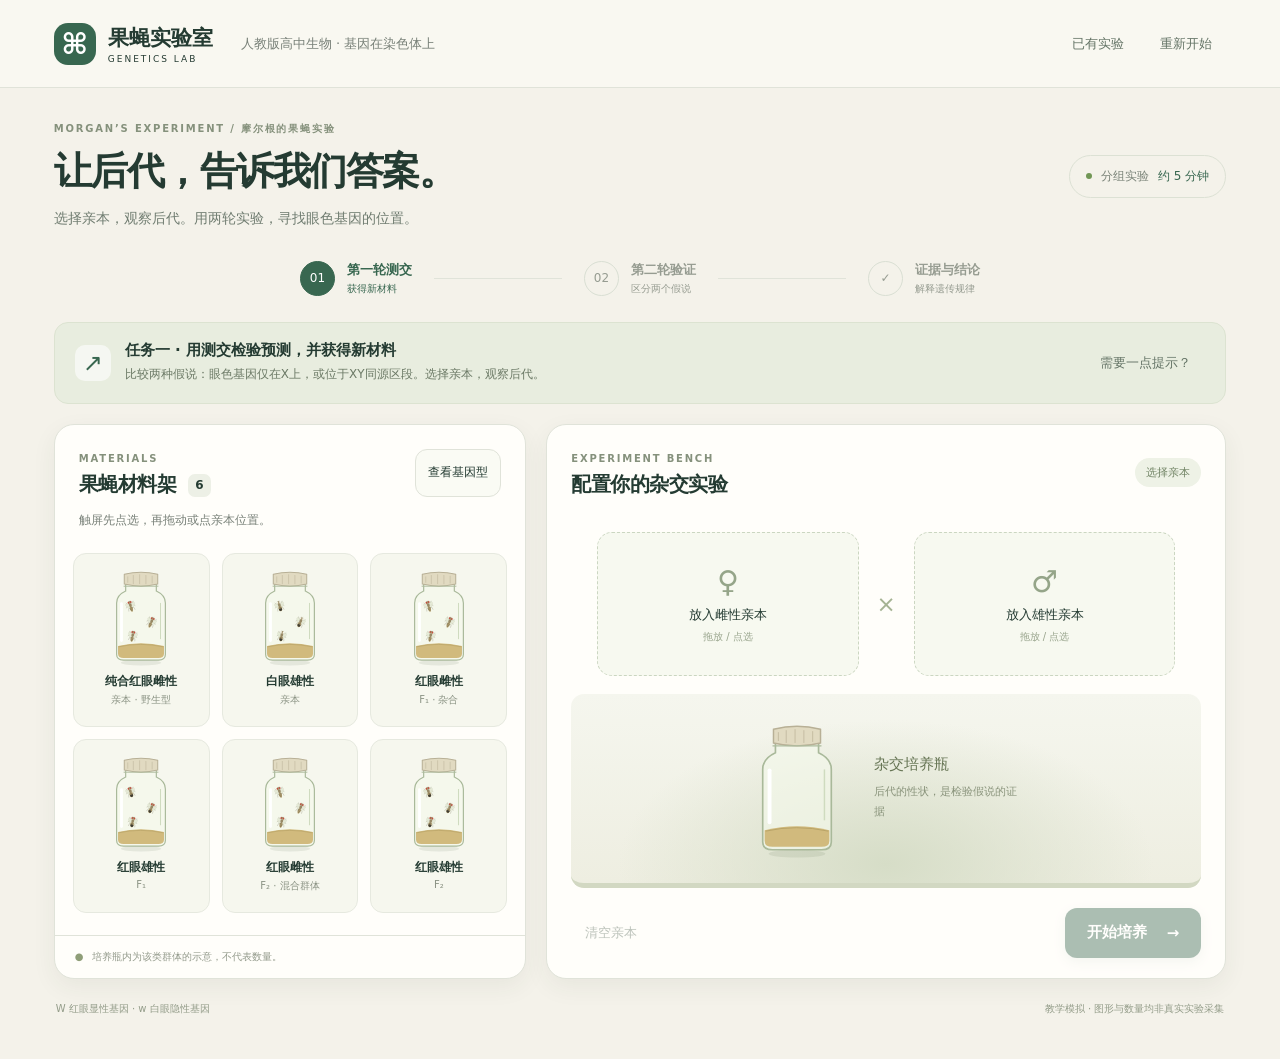
==== fruit-fly/index.html @ 6477bbf5 "新增果蝇两轮测交实验互动网页" ====
<!doctype html>
<html lang="zh-CN">
<head>
  <meta charset="utf-8">
  <meta name="viewport" content="width=device-width,initial-scale=1,viewport-fit=cover">
  <meta name="theme-color" content="#f4f2ea">
  <title>果蝇实验室 · 基因在染色体上</title>
  <style>
:root{--bg:#f4f2ea;--paper:#fffefa;--ink:#243b32;--muted:#788078;--line:#e0e3d9;--green:#386750;--mint:#e7efdf;--gold:#b59a5c;--red:#bb5745;--shadow:0 8px 24px #283f3210;font-family:system-ui,-apple-system,BlinkMacSystemFont,"PingFang SC","Microsoft YaHei",sans-serif;color:var(--ink);background:var(--bg);font-size:15px}
*{box-sizing:border-box}body{margin:0}button,a{-webkit-tap-highlight-color:transparent}button{font:inherit;color:inherit;cursor:pointer;border:0;background:none;min-height:48px;border-radius:12px;touch-action:manipulation}button:focus-visible,a:focus-visible{outline:3px solid #bd944a;outline-offset:3px}button:disabled{cursor:default;opacity:.42}button:hover:not(:disabled){filter:brightness(.97)}[hidden]{display:none!important}h1,h2,h3,p{margin:0}h2{font-size:20px;font-weight:650;letter-spacing:-.5px}h3{font-size:19px}small{font-size:12px}svg{display:block;overflow:visible}.topbar{height:88px;padding:0 4.2%;display:flex;align-items:center;gap:28px;border-bottom:1px solid var(--line);background:#f9f8f1}.brand{display:flex;gap:12px;align-items:center;text-decoration:none;color:var(--ink);font-size:21px;font-weight:700;flex-shrink:0}.brand-icon{background:var(--green);color:white;width:42px;height:42px;border-radius:14px;display:grid;place-items:center;font-size:29px}.brand small{display:block;font-size:9px;letter-spacing:2px;font-weight:500;margin-top:2px}.course{font-size:13px;color:var(--muted);flex:1}.header-actions{display:flex;gap:8px}.quiet{padding:8px 14px;color:#647466;font-size:13px}.quiet:hover{background:#e9eddf}.primary,.secondary{padding:12px 22px;display:inline-flex;align-items:center;justify-content:center;gap:20px;font-weight:600;min-height:50px}.primary{background:var(--green);color:white;box-shadow:0 4px 12px #38675020}.secondary{background:var(--mint);color:var(--green)}main{max-width:1400px;margin:auto;padding:34px 4.2% 20px}.intro{display:flex;justify-content:space-between;align-items:center;gap:20px;margin-bottom:30px}.eyebrow{font-size:10px;letter-spacing:1.8px;font-weight:650;color:#85917c}.intro h1{font-size:clamp(27px,3vw,38px);font-weight:600;letter-spacing:-1.5px;margin:10px 0}.intro p{color:#6f7c70;font-size:14px;line-height:1.7}.session{white-space:nowrap;border:1px solid #dce1d4;border-radius:30px;padding:12px 16px;font-size:12px;color:#7b8479;display:flex;align-items:center;gap:9px}.session b{color:var(--green);font-weight:500}.live-dot{width:6px;height:6px;background:#719655;border-radius:50%}.round-nav{display:flex;align-items:center;max-width:680px;margin:0 auto 26px}.round{display:flex;align-items:center;gap:12px;color:#969c91;flex-shrink:0}.round>span{width:35px;height:35px;border:1px solid #d9dfd3;border-radius:50%;display:grid;place-items:center;font-size:12px}.round div{font-size:13px;font-weight:650}.round small{display:block;font-size:10px;margin-top:3px;font-weight:400}.round.active{color:var(--green)}.round.active>span,.round.done>span{background:var(--green);color:white;border-color:var(--green)}.round.done{color:var(--green)}.round-line{height:1px;background:var(--line);flex:1;margin:0 22px}.task-bar{display:flex;align-items:center;gap:14px;background:#e8eddf;border:1px solid #dce3d1;border-radius:14px;padding:16px 20px;margin-bottom:20px}.task-icon{font-size:24px;color:var(--green);width:36px;height:36px;display:grid;place-items:center;background:#fff9;border-radius:10px}.task-bar div{flex:1}.task-bar strong{font-size:15px;font-weight:650}.task-bar p{color:#6b7965;font-size:12px;margin-top:5px;line-height:1.6}.hint{padding:15px 20px;background:#fff4d8;border:1px solid #e6d9b5;border-radius:12px;margin-bottom:18px;font-size:14px;line-height:1.8}.workspace{display:grid;grid-template-columns:minmax(290px,.82fr) minmax(400px,1.18fr);gap:20px;align-items:start}.panel{background:var(--paper);border:1px solid var(--line);border-radius:20px;box-shadow:var(--shadow);overflow:hidden}.panel-heading{display:flex;justify-content:space-between;align-items:center;gap:12px;padding:23px 24px 12px}.panel-heading h2{margin-top:5px}.count{font-size:12px;display:inline-grid;place-items:center;background:#edf0e6;border-radius:7px;min-width:23px;height:23px;margin-left:5px;vertical-align:middle}.small-button{font-size:12px;border:1px solid var(--line);padding:7px 12px;min-height:48px;background:#fafbf4;white-space:nowrap}.panel-note{padding:0 24px;font-size:12px;color:var(--muted);line-height:1.8}.materials{display:grid;grid-template-columns:repeat(3,minmax(0,1fr));gap:12px;padding:22px 18px}.material-card{position:relative;background:#f6f7ee;border:1px solid #e6e9df;padding:12px 6px 10px;border-radius:13px;min-width:0;min-height:174px;display:flex;align-items:center;flex-direction:column;user-select:none;touch-action:pan-y}.material-card.selected{touch-action:none;border-color:var(--green);background:#eaf0e0;box-shadow:0 0 0 2px #38675020}.material-card .bottle-art{width:70px;height:101px;pointer-events:none}.material-card .material-name{font-size:12px;line-height:1.5;text-align:center;font-weight:600;margin-top:5px;pointer-events:none}.material-card .material-source{font-size:10px;color:#8b9384;margin-top:3px;pointer-events:none}.material-card .badge{position:absolute;top:7px;right:7px;font-size:9px;background:#deebce;color:#48723e;border-radius:4px;padding:2px 4px}.material-detail{margin:0 18px 15px;padding:12px;background:#edf2e6;border-radius:10px;font-size:12px;line-height:1.8;overflow-wrap:anywhere}.material-detail b{display:block;font-size:13px}.shelf-note{padding:13px 20px;border-top:1px solid var(--line);font-size:10px;color:#939a8b;line-height:1.6}.shelf-note span{color:#8f9e78;margin-right:5px}.chip{font-size:11px;color:#718465;background:#eef2e6;padding:7px 11px;border-radius:20px;white-space:nowrap}.cross-area{display:flex;justify-content:center;align-items:center;gap:18px;padding:22px 28px 12px}.parent-slot{width:42%;min-height:144px;border:1.5px dashed #cbd6c1;border-radius:15px;display:flex;flex-direction:column;align-items:center;justify-content:center;gap:6px;background:#f7f9f0;position:relative}.slot-sex{font-size:30px;line-height:1.2;color:#95a589}.slot-label{font-size:13px;font-weight:500}.parent-slot small{font-size:10px;color:#98a48c}.parent-slot.filled{border-style:solid;background:#edf3e5}.parent-slot.filled .bottle-art{width:49px;height:69px}.parent-slot.filled .slot-label{font-size:12px}.parent-slot.drop-ready{border:2px solid #799a5e;background:#e3edcf}.parent-slot.drop-hover{background:#d4e4bd;box-shadow:0 0 0 4px #72985222}.cross-symbol{font-size:23px;color:#a5b393}.bench-surface{margin:6px 24px 0;background:radial-gradient(ellipse at 50% 90%,#d6ddc7 0,transparent 60%),linear-gradient(#f5f6ee,#eeeee1);border-radius:13px;min-height:194px;display:flex;justify-content:center;align-items:center;gap:28px;padding:15px;position:relative;border-bottom:5px solid #d2d8c2}.bench-surface .bottle-art{width:98px;height:145px}.bench-caption{font-size:15px;color:#657453}.bench-caption small{display:block;font-size:11px;max-width:150px;line-height:1.8;margin-top:8px;color:#8a947c}.bench-actions{padding:20px 24px;display:flex;justify-content:space-between;gap:12px;align-items:center;flex-wrap:wrap}.culture-stage{padding:22px;text-align:center;min-height:354px}.culture-stage .bottle-art{height:180px;width:125px;margin:0 auto 12px}.culture-stage p{font-size:12px;color:var(--muted);margin-top:10px}.life-cycle{display:flex;justify-content:center;gap:10px;align-items:center;margin:25px 0}.life-cycle span{font-size:12px;border-radius:10px;background:#f0f2e9;padding:10px 12px;color:#9aa58f}.life-cycle span.current{color:var(--green);background:#dfeccc;box-shadow:0 0 0 2px #78935722}.life-cycle i{font-style:normal;color:#aab69b}.transfer-stage{display:flex;justify-content:center;gap:20px;align-items:center;padding:35px 20px 20px}.transfer-stage .bottle-art{width:110px;height:160px}.transfer-arrow{font-size:26px;color:#8d9a79}.empty-bottle{display:flex;align-items:center;flex-direction:column;border:1px dashed #c6d3b8;padding:12px;background:#f1f5e9}.empty-bottle small{font-size:10px;color:#929b87;margin-top:5px}.instruction-box{margin:16px 24px 24px;padding:16px 18px;background:#edf2e6;border-radius:12px;font-size:13px;line-height:1.8}.instruction-box p{font-size:12px;color:#6d7e63;margin-top:5px}.observation-heading{display:flex;justify-content:space-between;gap:10px;padding:15px 24px}.observation-heading h3{font-size:16px}.observation-heading p{font-size:12px;color:#7c8970;margin-top:5px}.identify-help{background:#f8f0da;padding:14px 18px;margin:0 24px 12px;border-radius:10px;font-size:12px;line-height:1.8}.identify-help p{margin-top:5px}.observation-tray{margin:0 24px;background:#f0f1e6;border:1px solid #dfe3d3;border-radius:15px;box-shadow:inset 0 2px 7px #40543b08;padding:12px}.tray-label{font-size:10px;letter-spacing:1px;color:#8b987e}.specimens{display:grid;grid-template-columns:repeat(4,1fr);gap:6px;min-height:140px;padding-top:9px}.specimen{border:1px solid transparent;min-width:0;border-radius:12px;user-select:none;touch-action:pan-y;display:flex;flex-direction:column;align-items:center;justify-content:center;gap:8px}.specimen.selected{touch-action:none;border-color:#66824c;background:#e1ebd5}.specimen .fly-art{width:80px;height:88px;pointer-events:none}.specimen span{font-size:10px;color:#8e9783}.specimen.classified{opacity:.26;pointer-events:none}.classification{display:grid;grid-template-columns:repeat(4,1fr);gap:8px;padding:16px 24px 8px}.category-bin{min-height:91px;border:1px dashed #c7d1bb;border-radius:12px;background:#fafbf5;display:flex;align-items:center;justify-content:center;flex-direction:column;gap:7px;position:relative;font-size:11px}.category-bin .eye-mark{width:12px;height:12px;border:1px solid #bd5745;border-radius:50%;background:#be5743}.category-bin.white .eye-mark{background:#fff;border-color:#a2a593}.category-bin .bin-count{font-size:10px;color:#8c987c}.category-bin.drop-ready{background:#edf2e1;border-color:#7b955f}.category-bin.drop-hover{background:#dfeaca;border:2px solid #6e8b4f}.classification-progress{padding:10px 24px 24px;display:flex;justify-content:space-between;gap:8px;font-size:10px;color:#8a967e}.result-heading{padding:18px 24px 6px;display:flex;align-items:center;gap:10px}.result-heading h3{font-size:20px}.result-heading span{font-size:10px;color:#758465;background:#edf2e5;padding:5px 8px;border-radius:5px}.result-chart{display:grid;grid-template-columns:repeat(4,1fr);gap:12px;padding:12px 28px 20px}.bar-column{display:flex;flex-direction:column;align-items:center;gap:8px;min-width:0}.bar-track{height:150px;width:100%;display:flex;align-items:flex-end;justify-content:center;border-bottom:1px solid #dfe4d5}.bar{width:65%;max-width:65px;background:#789269;border-radius:7px 7px 0 0;min-height:2px;position:relative;animation:grow .55s ease-out}.bar.white{background:#b9c6aa}.bar.zero{background:#dbe0d3}.bar-number{font-size:16px;font-weight:650}.bar-label{font-size:11px;text-align:center;white-space:nowrap}.result-meta{padding:0 24px;font-size:11px;color:#86927b;line-height:1.8}.result-callout{margin:18px 24px 0;background:#ecf2e3;border-left:3px solid #718d59;border-radius:0 10px 10px 0;padding:14px 16px;font-size:13px;line-height:1.8}.result-callout strong{display:block;margin-bottom:4px}.hypothesis-section{margin-top:20px;padding-bottom:24px}.hypotheses{display:grid;grid-template-columns:1fr 1fr;gap:20px;padding:20px 24px 0}.hypothesis-card{border:1px solid #dce3d2;border-radius:14px;background:#f8faf3;padding:20px;min-width:0}.hypothesis-card.rejected{background:#faf5ed;border-color:#e5d8c8}.hypothesis-title{display:flex;align-items:center;gap:9px;font-size:15px;font-weight:650;margin-bottom:5px}.hypothesis-title span{font-size:11px;background:#e8eedf;border-radius:5px;padding:4px 7px;white-space:nowrap}.hypothesis-card p{font-size:12px;color:#7c8871;line-height:1.8}.genetic-parents{display:flex;align-items:center;justify-content:center;gap:15px;padding:19px 0 8px}.chromosome-pair{display:flex;align-items:center;gap:5px}.chromosome{height:51px;min-width:26px;border-radius:14px;background:#dce7ce;border:1px solid #b5c7a0;display:flex;justify-content:center;align-items:center;font-size:18px;color:#3d6437;position:relative}.chromosome.y{height:37px;background:#ece5ce;border-color:#d4c599;color:#8a7240}.chromosome sup{font-size:10px;position:relative;top:-7px}.genetic-label{font-size:11px;text-align:center;color:#7b8872;margin-top:8px}.gametes{margin:10px 0 15px;text-align:center;color:#7a896b;font-size:12px;line-height:2}.gametes b{font-size:10px;font-weight:400;display:block;color:#9ba28e}.offspring-grid{display:grid;grid-template-columns:repeat(2,minmax(0,1fr));gap:8px}.offspring-cell{padding:10px 5px;border:1px solid #dfe5d6;background:#fffefa;border-radius:9px;display:flex;flex-direction:column;align-items:center;gap:4px;font-size:11px}.offspring-cell .chromosome{height:32px;min-width:21px;font-size:14px}.offspring-cell .chromosome.y{height:26px}.offspring-cell small{font-size:10px;color:#89967c}.prediction{margin-top:15px;font-size:12px;font-weight:600;padding:11px;background:#e6eedc;border-radius:8px;line-height:1.8}.rejected .prediction{background:#f0e5d6;color:#8c704c}.model-note{font-size:10px!important;margin-top:10px}.conclusion{margin-top:20px;padding:28px;background:#e8efdd;border-color:#d1dfbd}.conclusion .eyebrow{color:#78915e}.conclusion h2{font-size:25px;line-height:1.6;margin:10px 0}.conclusion p{font-size:14px;color:#687a55;line-height:1.9;max-width:900px}.conclusion-actions{display:flex;gap:12px;margin-top:20px;flex-wrap:wrap}.records{margin-top:20px;padding-bottom:20px}.record-grid{display:grid;grid-template-columns:1fr 1fr;gap:16px;padding:5px 24px}.record-card{font-size:12px;line-height:1.9;background:#f4f6ec;padding:15px;border-radius:12px}.record-card h3{font-size:14px;margin-bottom:5px}footer{display:flex;justify-content:space-between;gap:10px;flex-wrap:wrap;padding:23px 2px;font-size:10px;color:#939c89}#toast{position:fixed;bottom:26px;left:50%;transform:translateX(-50%) translateY(100px);opacity:0;transition:.2s;background:#283f31;color:white;padding:14px 20px;border-radius:12px;font-size:13px;max-width:calc(100% - 32px);width:max-content;z-index:60;box-shadow:0 5px 20px #20301b22;pointer-events:none;line-height:1.7}#toast.visible{transform:translateX(-50%) translateY(0);opacity:1}.drag-ghost{position:fixed;z-index:100;pointer-events:none;width:110px;transform:translate(-50%,-50%) rotate(-5deg);filter:drop-shadow(0 10px 9px #25371d33)}.drag-ghost .bottle-art{width:80px;height:120px;margin:auto}.drag-ghost .fly-art{width:100px;height:110px;margin:auto}.drag-source{opacity:.25!important}dialog{border:1px solid var(--line);border-radius:20px;background:var(--paper);color:var(--ink);max-width:660px;width:calc(100% - 32px);padding:26px;max-height:90dvh;overflow:auto;box-shadow:0 20px 100px #26351b44}dialog::backdrop{background:#23331d66;backdrop-filter:blur(3px)}.dialog-heading{display:flex;justify-content:space-between;align-items:center;gap:10px}.dialog-heading h2{margin:7px 0}dialog>p{font-size:13px;line-height:1.9;margin-top:14px}.historical-chart{background:#f2f5e9;padding:24px;border-radius:15px;margin:20px 0}.historical-chart>div{display:flex;justify-content:center;align-items:center;gap:15px;font-size:16px}.historical-chart b{font-size:18px;color:#6e8a54;width:32px}.historical-chart i{font-style:normal;color:#9caa88}.historical-chart .chart-arrow{font-size:27px;color:#94a581;padding:10px}.chart-arrow small{font-size:11px}.historical-chart .chart-ratio{font-size:28px;margin-top:18px;color:#5b7444}.historical-chart span{font-size:15px}dialog .instruction-box{margin:0}dialog .panel-note{padding:0}.fly-in-bottle{animation:flit 3.4s ease-in-out infinite;transform-box:fill-box;transform-origin:center}.fly-in-bottle:nth-child(even){animation-delay:-1.7s}@keyframes flit{0%,100%{transform:translate(0,0) rotate(-7deg)}45%{transform:translate(3px,-5px) rotate(8deg)}70%{transform:translate(-2px,1px) rotate(-4deg)}}@keyframes grow{from{transform:scaleY(.05);transform-origin:bottom}to{transform:scaleY(1);transform-origin:bottom}}
@media(min-width:1500px){main{padding-left:30px;padding-right:30px}}
@media(max-width:1050px){.topbar{padding:0 24px;height:78px;gap:15px}.course{font-size:11px}.brand{font-size:19px}main{padding:26px 24px}.workspace{grid-template-columns:minmax(265px,.8fr) minmax(365px,1.2fr);gap:16px}.panel-heading{padding:20px 18px 12px}.panel-heading h2{font-size:18px}.materials{gap:8px;padding:18px 12px}.material-card{min-height:166px}.material-card .bottle-art{width:61px;height:90px}.material-name{font-size:11px!important}.panel-note{padding:0 18px}.cross-area{padding:18px;gap:12px}.classification{padding:14px 18px 8px;gap:6px}.specimen .fly-art{width:65px;height:78px}.bench-surface{margin-left:18px;margin-right:18px}.bar-label{font-size:10px}.hypotheses{gap:14px;padding:18px}.hypothesis-card{padding:16px}}
@media(max-width:760px){.course{display:none}.header-actions{margin-left:auto}.topbar{padding:0 18px}.intro{align-items:flex-start}.intro h1{font-size:29px}.session{padding:10px 12px;font-size:11px}.workspace{grid-template-columns:1fr}.materials{grid-template-columns:repeat(3,minmax(0,1fr));gap:12px;padding:18px}.material-card{min-height:160px}.material-card .bottle-art{width:66px;height:92px}.material-name{font-size:12px!important}.material-panel .shelf-note{padding:10px 18px}.hypotheses{grid-template-columns:1fr}.round-nav{max-width:560px}.round-line{margin:0 15px}.bench-surface{min-height:190px}.parent-slot{min-height:142px}.specimen .fly-art{width:85px;height:95px}.record-grid{grid-template-columns:1fr}.task-bar{padding:14px}.task-bar .quiet{font-size:12px;padding:8px;max-width:105px}}
@media(max-width:520px){:root{font-size:14px}.topbar{height:72px;padding:0 14px;gap:8px}.brand{font-size:17px;gap:8px}.brand-icon{width:34px;height:34px;font-size:24px;border-radius:10px}.brand small{font-size:8px}.header-actions{gap:0}.header-actions .quiet{font-size:11px;padding:8px;min-height:48px}main{padding:24px 14px 12px}.intro{display:block;margin-bottom:23px}.intro h1{font-size:28px;margin:9px 0}.intro .eyebrow{font-size:9px;letter-spacing:1px}.intro p{font-size:12px}.session{display:inline-flex;margin-top:13px;padding:6px 11px}.round-nav{margin-bottom:22px}.round>span{width:27px;height:27px;font-size:10px}.round{gap:6px}.round div{font-size:11px}.round small{font-size:9px}.round-line{margin:0 9px}.task-icon{display:none}.task-bar{align-items:flex-start;gap:5px}.task-bar strong{font-size:14px}.task-bar .quiet{max-width:70px;font-size:11px;padding:3px;line-height:1.6}.task-bar p{font-size:11px}.panel{border-radius:16px}.panel-heading h2{font-size:17px}.materials{display:flex;overflow-x:auto;scroll-snap-type:x proximity;gap:10px;padding:14px 16px 18px;-webkit-overflow-scrolling:touch}.material-card{flex:0 0 112px;scroll-snap-align:start;min-height:166px}.material-card .bottle-art{width:65px;height:95px}.panel-note{font-size:11px}.cross-area{gap:10px;padding:18px 16px 10px}.parent-slot{min-height:139px;width:45%}.slot-label{font-size:12px}.cross-symbol{font-size:20px}.bench-surface{gap:18px}.bench-caption{font-size:13px}.bench-caption small{font-size:10px}.bench-actions{padding:18px 16px}.primary,.secondary{font-size:12px;padding:12px 16px;gap:10px}.observation-heading{padding:14px 16px}.observation-heading p{font-size:11px}.observation-heading .small-button{font-size:10px;white-space:normal;max-width:91px}.observation-tray{margin:0 16px;padding:10px}.specimens{gap:2px;min-height:117px}.specimen .fly-art{width:60px;height:76px}.classification{grid-template-columns:repeat(2,1fr);padding:12px 16px 6px;gap:8px}.category-bin{min-height:82px;font-size:12px}.classification-progress{padding:10px 16px 18px;flex-direction:column;font-size:10px}.result-chart{padding:12px 16px 16px;gap:8px}.bar-label{font-size:10px}.bar-track{height:130px}.result-meta{padding:0 16px}.result-callout{margin-left:16px;margin-right:16px;font-size:12px}.result-heading{padding:16px}.result-heading h3{font-size:18px}.hypothesis-card{padding:14px}.hypothesis-title{font-size:14px}.conclusion{padding:22px 18px}.conclusion h2{font-size:22px}.conclusion p{font-size:12px}.transfer-stage{gap:12px;padding:25px 12px 10px}.transfer-stage .bottle-art{width:85px;height:132px}.empty-bottle small{max-width:100px}.instruction-box{margin:15px 16px 20px;padding:13px;font-size:12px}.historical-chart{padding:18px 9px}.historical-chart>div{gap:9px}.historical-chart span{font-size:12px}.historical-chart b{font-size:15px;width:25px}dialog{padding:20px}.dialog-heading h2{font-size:18px}footer{font-size:9px}}
@media(prefers-reduced-motion:reduce){*,*::before,*::after{animation:none!important;transition:none!important}}

/* Replay the segregation and recombination in a clear sequence. */
.replay-model{margin-top:12px;font-size:11px}.gamete-visual{display:flex;justify-content:center;gap:28px;padding-top:9px}.gamete-visual>div>div{display:flex;gap:10px;margin-top:4px}.gamete-visual small{font-size:10px}.gamete-cell{border:1px solid #c6d7b5;background:#eff5e6;width:48px;height:60px;border-radius:50%;display:grid;place-items:center}.gamete-cell .chromosome{height:35px;min-width:20px;font-size:15px}.gamete-cell .chromosome.y{height:27px}.playing .genetic-parents .chromosome:first-child{animation:separate-left 1.2s ease-in-out}.playing .genetic-parents .chromosome:last-child{animation:separate-right 1.2s ease-in-out}.playing .gamete-cell{animation:gamete-arrive 1s .8s both}.playing .offspring-cell{animation:offspring-arrive .8s 1.7s both}.playing .offspring-cell:nth-child(2){animation-delay:1.9s}.playing .offspring-cell:nth-child(3){animation-delay:2.1s}.playing .offspring-cell:nth-child(4){animation-delay:2.3s}.playing .prediction{animation:offspring-arrive .7s 2.9s both}@keyframes separate-left{50%{transform:translate(-11px,12px)}}@keyframes separate-right{50%{transform:translate(11px,12px)}}@keyframes gamete-arrive{from{opacity:0;transform:translateY(-25px)}to{opacity:1;transform:translateY(0)}}@keyframes offspring-arrive{from{opacity:0;transform:translateY(-14px)}to{opacity:1;transform:translateY(0)}}
@media(orientation:portrait) and (min-width:761px) and (max-width:1100px){.workspace{grid-template-columns:1fr}.materials{grid-template-columns:repeat(3,minmax(0,1fr))}.material-card{min-height:160px}.material-card .bottle-art{height:95px;width:66px}}
@media(max-width:520px){.specimen .fly-art{width:100%;max-width:60px}}
@media(prefers-reduced-motion:reduce){.playing *{animation:none!important}}

</style>
</head>
<body id="top">
  <header class="topbar">
    <a class="brand" href="#top"><span class="brand-icon">⌘</span><span>果蝇实验室<small>GENETICS LAB</small></span></a>
    <div class="course">人教版高中生物 · 基因在染色体上</div>
    <div class="header-actions"><button class="quiet" id="history-button">已有实验</button><button class="quiet" id="reset-button">重新开始</button></div>
  </header>
  <main>
    <section class="intro">
      <div><div class="eyebrow">MORGAN’S EXPERIMENT / 摩尔根的果蝇实验</div><h1>让后代，告诉我们答案。</h1><p>选择亲本，观察后代。用两轮实验，寻找眼色基因的位置。</p></div>
      <div class="session"><span class="live-dot"></span>分组实验 <b>约 5 分钟</b></div>
    </section>
    <nav class="round-nav" aria-label="实验进度"><div id="round-one" class="round active"><span>01</span><div>第一轮测交<small>获得新材料</small></div></div><div class="round-line"></div><div id="round-two" class="round"><span>02</span><div>第二轮验证<small>区分两个假说</small></div></div><div class="round-line"></div><div id="round-three" class="round"><span>✓</span><div>证据与结论<small>解释遗传规律</small></div></div></nav>
    <section class="task-bar"><span class="task-icon">↗</span><div><strong id="task-title"></strong><p id="task-description"></p></div><button id="hint-button" class="quiet">需要一点提示？</button></section>
    <div id="hint" class="hint" hidden></div>
    <div class="workspace">
      <aside class="panel material-panel"><div class="panel-heading"><div><span class="eyebrow">MATERIALS</span><h2>果蝇材料架 <span id="material-count" class="count">6</span></h2></div><button id="genotype-button" class="small-button" aria-expanded="false">查看基因型</button></div><p class="panel-note">触屏先点选，再拖动或点亲本位置。</p><div id="materials" class="materials"></div><div id="material-detail" class="material-detail" hidden></div><div class="shelf-note"><span>●</span> 培养瓶内为该类群体的示意，不代表数量。</div></aside>
      <section class="panel bench-panel"><div class="panel-heading"><div><span class="eyebrow">EXPERIMENT BENCH</span><h2 id="bench-title">配置你的杂交实验</h2></div><span id="step-chip" class="chip">选择亲本</span></div>
        <div id="selection-view"><div class="cross-area"><button id="female-slot" class="parent-slot" data-sex="female"><span class="slot-sex">♀</span><span class="slot-label">放入雌性亲本</span><small>拖放 / 点选</small></button><span class="cross-symbol">×</span><button id="male-slot" class="parent-slot" data-sex="male"><span class="slot-sex">♂</span><span class="slot-label">放入雄性亲本</span><small>拖放 / 点选</small></button></div><div class="bench-surface"><div id="culture-bottle"></div><div class="bench-caption">杂交培养瓶<small>后代的性状，是检验假说的证据</small></div></div><div class="bench-actions"><button id="clear-button" class="quiet">清空亲本</button><button id="start-button" class="primary" disabled>开始培养 <span>→</span></button></div></div>
        <div id="culture-view" hidden><div class="culture-stage"><div id="growing-bottle"></div><h3 id="culture-message">亲本已转入培养瓶</h3><p>真实培养需要多日，此处为时间快进演示。</p><div class="life-cycle"><span>卵</span><i>→</i><span>幼虫</span><i>→</i><span>蛹</span><i>→</i><span>成虫</span></div></div><div class="bench-actions"><button id="skip-button" class="quiet">跳过动画</button></div></div>
        <div id="parents-view" hidden><div class="transfer-stage"><div id="parent-culture"></div><span class="transfer-arrow">→</span><button id="remove-parents" class="empty-bottle"><span id="empty-bottle-art"></span><strong>转移亲本</strong><small>点击将亲本移到备用瓶</small></button></div><div class="instruction-box"><b>先移走亲本，再观察后代。</b><p>真实实验会在子代成虫出现前移走亲本，避免将亲本混入子代计数。</p></div></div>
        <div id="observation-view" hidden><div class="observation-heading"><div><h3>观察台</h3><p>点选果蝇后，拖动或点分类位置。</p></div><button id="identify-button" class="small-button" aria-expanded="false">雌雄怎么辨认？</button></div><div id="identify-help" class="identify-help" hidden><b>观察腹部末端</b><p>本示意中，雌性腹部较长、末端尖，条纹延伸至末端；雄性腹部较短圆，末端有较大的黑色区域。真实鉴别还可结合体型及雄性前足的性梳，不能只看眼色。</p></div><div class="observation-tray"><div class="tray-label">放大观察 · 代表性样本</div><div id="specimens" class="specimens"></div></div><div id="classification" class="classification"></div><div class="classification-progress"><span id="classification-count">已归类 0 / 4</span><span>完成代表样本后，统计整批后代</span></div></div>
        <div id="result-view" hidden><div id="results"></div><div class="result-callout" id="result-callout"></div><div class="bench-actions"><button id="diagram-button" class="secondary" aria-expanded="false">比较两种假说</button><button id="next-button" class="primary">进入第二轮 <span>→</span></button></div></div>
      </section>
    </div>
    <section id="hypothesis-section" class="panel hypothesis-section" hidden><div class="panel-heading"><div><span class="eyebrow">PREDICTION & EVIDENCE</span><h2>相同的实验，两种不同的解释</h2></div><button id="close-diagram" class="quiet">收起图解</button></div><p class="panel-note">以下基因型分别按各自假说书写；对照预测与观察，判断假说能否被区分。</p><div id="hypotheses" class="hypotheses"></div></section>
    <section id="conclusion" class="panel conclusion" hidden></section>
    <section id="records" class="panel records" hidden><div class="panel-heading"><div><span class="eyebrow">LAB NOTEBOOK</span><h2>小组实验记录</h2></div></div><div id="record-content"></div></section>
    <footer><span>W 红眼显性基因 · w 白眼隐性基因</span><span>教学模拟 · 图形与数量均非真实实验采集</span></footer>
  </main>
  <div id="toast" role="status" aria-live="polite"></div>
  <dialog id="history-dialog"><div class="dialog-heading"><div><span class="eyebrow">BEFORE WE BEGIN</span><h2>摩尔根观察到了什么？</h2></div><button id="close-history" class="quiet">关闭 ✕</button></div><p>纯合红眼雌果蝇与白眼雄果蝇杂交，F₁全为红眼；F₁雌雄交配后，F₂红眼与白眼约为3∶1，白眼均为雄性。</p><div class="historical-chart"><div><b>P</b><span>纯合红眼 ♀</span><i>×</i><span>白眼 ♂</span></div><div class="chart-arrow">↓</div><div><b>F₁</b><span>红眼 ♀、♂</span></div><div class="chart-arrow">↓ <small>F₁雌雄交配</small></div><div><b>F₂</b><span>红眼 ♀、♂</span><i>∶</i><span>白眼 ♂</span></div><div class="chart-ratio">3 ∶ 1</div></div><div class="instruction-box">红白比例符合分离规律，但为什么白眼与性别有关？两种关于眼色基因位置的假说，都可能解释这个现象。</div><p class="panel-note">依据提供的课堂图谱重绘。3∶1为理论比例，有限样本的观察比例会有偏差。</p></dialog>
  <script>
(function (root) {
  'use strict';
  // Each chromosome carries its type and, only when the hypothesis allows it, an allele.
  function chromosome(type, allele) { return { type, allele: allele || null }; }
  function cross(female, male) {
    return female.flatMap(egg => male.map(sperm => {
      const sex = sperm.type === 'Y' ? 'male' : 'female';
      const eye = [egg, sperm].some(c => c.allele === 'W') ? 'red' : 'white';
      return { chromosomes: [egg, sperm], sex, eye, probability: 0.25 };
    }));
  }
  function experiment(round, hypothesis) {
    const shared = hypothesis === 'XY';
    const female = round === 1 ? [chromosome('X', 'W'), chromosome('X', 'w')] : [chromosome('X', 'w'), chromosome('X', 'w')];
    const male = round === 1 ? [chromosome('X', 'w'), chromosome('Y', shared ? 'w' : null)] : [chromosome('X', 'W'), chromosome('Y', shared ? 'W' : null)];
    return { female, male, offspring: cross(female, male) };
  }
  const categories = [
    { key: 'red-female', eye: 'red', sex: 'female', label: '红眼雌性' },
    { key: 'red-male', eye: 'red', sex: 'male', label: '红眼雄性' },
    { key: 'white-female', eye: 'white', sex: 'female', label: '白眼雌性' },
    { key: 'white-male', eye: 'white', sex: 'male', label: '白眼雄性' }
  ];
  function distribution(outcomes) {
    return categories.map(c => ({ ...c, probability: outcomes.filter(o => o.eye === c.eye && o.sex === c.sex).reduce((n, o) => n + o.probability, 0) }));
  }
  const api = { chromosome, cross, experiment, distribution, categories };
  root.Genetics = api;
  if (typeof module !== 'undefined') module.exports = api;
})(typeof window !== 'undefined' ? window : globalThis);

</script><script>
'use strict';
const $ = id => document.getElementById(id);
const G = Genetics;
const initialMaterials = [
  { id: 'p-female', name: '纯合红眼雌性', source: '亲本 · 野生型', sex: 'female', eye: 'red', x: 'XᵂXᵂ', xy: 'XᵂXᵂ' },
  { id: 'p-male', name: '白眼雄性', source: '亲本', sex: 'male', eye: 'white', x: 'XʷY', xy: 'XʷYʷ' },
  { id: 'f1-female', name: '红眼雌性', source: 'F₁ · 杂合', sex: 'female', eye: 'red', x: 'XᵂXʷ', xy: 'XᵂXʷ' },
  { id: 'f1-male', name: '红眼雄性', source: 'F₁', sex: 'male', eye: 'red', x: 'XᵂY', xy: 'XᵂYʷ' },
  { id: 'f2-female', name: '红眼雌性', source: 'F₂ · 混合群体', sex: 'female', eye: 'red', x: 'XᵂXᵂ / XᵂXʷ', xy: 'XᵂXᵂ / XᵂXʷ' },
  { id: 'f2-male', name: '红眼雄性', source: 'F₂', sex: 'male', eye: 'red', x: 'XᵂY', xy: 'XᵂYʷ' }
];
const unlockedMaterials = [
  { id: 'offspring-rf', name: '红眼雌性', source: '第一轮后代', sex: 'female', eye: 'red', x: 'XᵂXʷ', xy: 'XᵂXʷ', new: true },
  { id: 'offspring-rm', name: '红眼雄性', source: '第一轮后代', sex: 'male', eye: 'red', x: 'XᵂY', xy: 'XᵂYʷ', new: true },
  { id: 'offspring-wf', name: '白眼雌性', source: '第一轮后代', sex: 'female', eye: 'white', x: 'XʷXʷ', xy: 'XʷXʷ', new: true },
  { id: 'offspring-wm', name: '白眼雄性', source: '第一轮后代', sex: 'male', eye: 'white', x: 'XʷY', xy: 'XʷYʷ', new: true },
  { id: 'wild-male', name: '纯合红眼雄性', source: '实验室另行提供 · 野生型', sex: 'male', eye: 'red', x: 'XᵂY', xy: 'XᵂYᵂ', new: true }
];
const observedCounts = { 1: [126, 132, 120, 115], 2: [307, 0, 0, 289] }; // Fixed teaching data, not historical counts.
let state, cultureTimer, toastTimer;
let drag = null;
let suppressClickUntil = 0;
function flyArt(sex, eye, compact = false) {
  const abdomen = sex === 'female'
    ? '<path d="M46 49 C30 59 33 83 46 95 C59 83 62 59 46 49" fill="#bba773"/><path d="M35 64H57 M36 74H56 M40 84H52" stroke="#544d3c" stroke-width="3"/>'
    : '<ellipse cx="46" cy="70" rx="13" ry="20" fill="#bba773"/><path d="M34 71 Q46 65 58 71 L56 81 Q46 94 36 81Z" fill="#413e33"/><path d="M34 62H58" stroke="#544d3c" stroke-width="3"/>';
  return `<svg class="${compact ? 'mini-fly' : 'fly-art'}" viewBox="0 0 92 110" aria-hidden="true"><g stroke="#625b44" stroke-width="1.5" fill="none"><path d="M40 38 26 31 18 18 M52 38 65 31 74 18 M37 48 20 47 12 57 M55 48 71 47 80 57 M39 57 26 67 22 85 M53 57 67 67 70 85"/></g><ellipse cx="30" cy="46" rx="12" ry="25" transform="rotate(-35 30 46)" fill="#e3e8d3" fill-opacity=".8" stroke="#abb39a"/><ellipse cx="62" cy="46" rx="12" ry="25" transform="rotate(35 62 46)" fill="#e3e8d3" fill-opacity=".8" stroke="#abb39a"/>${abdomen}<ellipse cx="46" cy="43" rx="10" ry="14" fill="#978966"/><ellipse cx="46" cy="23" rx="11" ry="10" fill="#a99974"/><ellipse cx="37" cy="22" rx="5" ry="7" fill="${eye === 'red' ? '#c5503e' : '#fffdf0'}" stroke="${eye === 'red' ? '#a64638' : '#b9b7a0'}"/><ellipse cx="55" cy="22" rx="5" ry="7" fill="${eye === 'red' ? '#c5503e' : '#fffdf0'}" stroke="${eye === 'red' ? '#a64638' : '#b9b7a0'}"/><path d="M43 16 40 10 M49 16 52 10" stroke="#625b44" stroke-width="1.5"/></svg>`;
}
function bottleArt(material, empty = false) {
  let flies = '';
  if (!empty) {
    const positions = [[35, 57, -16], [65, 80, 23], [38, 100, 12]];
    flies = positions.map(([x,y,r], i) => `<g transform="translate(${x} ${y}) rotate(${r})"><g class="fly-in-bottle"><svg x="-9" y="-10" width="18" height="23" viewBox="0 0 92 110">${flyArt(material?.sex || (i % 2 ? 'male' : 'female'), material?.eye || 'red', true).replace(/^<svg[^>]*>|<\/svg>$/g, '')}</svg></g></g>`).join('');
  }
  return `<svg class="bottle-art" viewBox="0 0 100 145" aria-hidden="true"><ellipse cx="50" cy="139" rx="29" ry="4" fill="#334628" opacity=".09"/><path d="M28 15V36 Q15 42 15 53V127 Q15 135 25 135H75 Q85 135 85 127V53 Q85 42 72 36V15Z" fill="#f5f9ec" fill-opacity=".65" stroke="#a9b99a" stroke-width="1.7"/><path d="M17 115 Q50 107 83 115 V126 Q83 132 75 132H25 Q17 132 17 126Z" fill="#d1ba7d"/><path d="M18 116 Q49 109 82 116" stroke="#b9a367" fill="none"/><path d="M22 54V107" stroke="white" stroke-width="4" stroke-linecap="round"/><path d="M78 53V105" stroke="#cfdbbf" stroke-width="1.5"/>${flies}<path d="M26 12 Q50 6 74 12V26 Q50 32 26 26Z" fill="#e1dac1" stroke="#b8b096" stroke-width="1.5"/><path d="M31 15V24 M39 13V26 M48 12V26 M57 13V26 M66 14V25" stroke="#c5bda2" stroke-width="1"/><path d="M25 29H75" stroke="#aebc9e" stroke-width="1.4"/></svg>`;
}
function notify(message) {
  $('toast').textContent = message;
  $('toast').classList.add('visible');
  clearTimeout(toastTimer);
  toastTimer = setTimeout(() => $('toast').classList.remove('visible'), 4200);
}
function materials() { return state.round === 1 ? initialMaterials : [...initialMaterials, ...unlockedMaterials]; }
function materialById(id) { return materials().find(m => m.id === id); }
function reset() {
  clearTimeout(cultureTimer);
  cancelDrag();
  state = { round: 1, phase: 'select', female: null, male: null, selectedMaterial: null, selectedSpecimen: null, classified: [], records: [], showGenotypes: false, showDiagram: false, showHelp: false, complete: false };
  $('hint').hidden = true;
  render();
}
function render() {
  renderTask();
  renderMaterials();
  renderBench();
  $('hypothesis-section').hidden = !state.showDiagram;
  if (state.showDiagram) renderHypotheses();
  $('conclusion').hidden = !state.complete;
  if (state.complete) renderConclusion();
  $('records').hidden = state.records.length === 0;
  renderRecords();
  $('round-one').className = 'round ' + (state.round === 1 ? 'active' : 'done');
  $('round-two').className = 'round ' + (state.complete ? 'done' : state.round === 2 ? 'active' : '');
  $('round-three').className = 'round ' + (state.complete ? 'active' : '');
}
function renderTask() {
  const first = state.round === 1;
  $('task-title').textContent = state.complete ? '从观察出发，形成结论' : first ? '任务一 · 用测交检验预测，并获得新材料' : '任务二 · 设计能区分两种假说的杂交';
  $('task-description').textContent = state.complete ? '回看两轮证据：为什么第一轮无法区分，而第二轮可以？' : first ? '比较两种假说：眼色基因仅在X上，或位于XY同源区段。选择亲本，观察后代。' : '利用第一轮产生的新材料，与另行提供的野生型材料完成验证。';
  $('hint-button').hidden = state.complete;
}
function renderMaterials() {
  $('material-count').textContent = materials().length;
  $('materials').innerHTML = materials().map(m => `<button class="material-card ${state.selectedMaterial === m.id ? 'selected' : ''}" data-material="${m.id}" aria-label="${m.source}，${m.name}" aria-pressed="${state.selectedMaterial === m.id}" ${state.phase !== 'select' ? 'disabled' : ''}>${m.new ? '<span class="badge">新增</span>' : ''}${bottleArt(m)}<span class="material-name">${m.name}</span><span class="material-source">${m.source}</span></button>`).join('');
  $('genotype-button').textContent = state.showGenotypes ? '收起基因型' : '查看基因型';
  $('genotype-button').setAttribute('aria-expanded', String(state.showGenotypes));
  $('material-detail').hidden = !state.showGenotypes;
  if (state.showGenotypes) {
    const m = materialById(state.selectedMaterial) || materialById(state.female) || materials()[0];
    $('material-detail').innerHTML = `<b>${m.source} · ${m.name}</b><div>假说二 · 仅X：${m.x}</div><div>假说三 · XY同源区段：${m.xy}</div><div>${m.id === 'wild-male' ? '“纯合”指假说三下为XᵂYᵂ；假说二下雄性仅有一份眼色基因，不称纯合。' : m.id === 'f2-female' ? '该瓶含两种红眼基因型，不能将整瓶视为同一基因型。' : '基因型是按各自假说推演的写法，不是对基因位置的预先确认。'}</div>`;
  }
}
function fillSlot(sex) {
  const el = $(sex + '-slot');
  const m = materialById(state[sex]);
  el.className = 'parent-slot' + (m ? ' filled' : '');
  el.innerHTML = m ? `${bottleArt(m)}<span class="slot-label">${m.name}</span><small>${m.source} · 点选新材料可替换</small>` : `<span class="slot-sex">${sex === 'female' ? '♀' : '♂'}</span><span class="slot-label">放入${sex === 'female' ? '雌性' : '雄性'}亲本</span><small>拖放 / 点选</small>`;
  el.setAttribute('aria-label', m ? `${sex === 'female' ? '雌性' : '雄性'}亲本：${m.source} ${m.name}，点选材料后可替换` : `放入${sex === 'female' ? '雌性' : '雄性'}亲本`);
}
function renderBench() {
  ['selection', 'culture', 'parents', 'observation', 'result'].forEach(v => $(v + '-view').hidden = state.phase !== ({ selection: 'select' }[v] || v));
  const phases = { select: ['配置你的杂交实验', '选择亲本'], culture: ['观察果蝇的生活史', '时间快进'], parents: ['将亲本与后代分开', '移走亲本'], observation: ['观察并分类后代', '放大观察'], result: ['后代给出的证据', '实验结果'] };
  [$('bench-title').textContent, $('step-chip').textContent] = phases[state.phase];
  if (state.phase === 'select') {
    fillSlot('female'); fillSlot('male');
    $('culture-bottle').innerHTML = bottleArt(null, true);
    $('start-button').disabled = !(state.female && state.male);
    $('clear-button').disabled = !(state.female || state.male || state.selectedMaterial);
  }
  if (state.phase === 'culture') $('growing-bottle').innerHTML = bottleArt(null);
  if (state.phase === 'parents') { $('parent-culture').innerHTML = bottleArt(null); $('empty-bottle-art').innerHTML = bottleArt(null, true); }
  if (state.phase === 'observation') renderObservation();
  if (state.phase === 'result') renderResult();
}
function selectMaterial(id) {
  if (state.phase !== 'select') return;
  state.selectedMaterial = state.selectedMaterial === id ? null : id;
  renderMaterials();
  document.querySelectorAll('.parent-slot').forEach(el => el.classList.toggle('drop-ready', !!state.selectedMaterial && materialById(state.selectedMaterial).sex === el.dataset.sex));
  if (state.selectedMaterial) notify(`已选${materialById(id).name}，请点${materialById(id).sex === 'female' ? '雌性' : '雄性'}亲本位置。`);
}
function placeMaterial(id, sex) {
  if (state.phase !== 'select') return;
  const m = materialById(id);
  if (!m) return;
  if (m.sex !== sex) { notify(`这瓶是${m.sex === 'female' ? '雌性' : '雄性'}果蝇，请放到对应位置。`); return; }
  state[sex] = id;
  state.selectedMaterial = null;
  renderMaterials(); fillSlot('female'); fillSlot('male');
  $('start-button').disabled = !(state.female && state.male);
  $('clear-button').disabled = false;
  notify('亲本已放入。可以继续选择，或更换材料。');
}
function startExperiment() {
  if (state.phase !== 'select') return;
  const valid = state.round === 1 ? state.female === 'f1-female' && state.male === 'p-male' : state.female === 'offspring-wf' && state.male === 'wild-male';
  if (!valid) {
    const message = state.round === 1 ? '本轮需检验F₁杂合红眼雌性的遗传情况。请选F₁红眼雌性与隐性的白眼雄性；其他组合暂不在本教学模拟中展开。' : state.male === 'f1-male' || state.male === 'f2-male' || state.male === 'offspring-rm' ? '红眼不代表基因型相同：这些雄性在假说三下为XᵂYʷ，不能替代纯合野生型XᵂYᵂ。请换用实验室另行提供的材料。' : '本轮使用新获得的白眼雌性，与实验室另行提供的纯合野生型红眼雄性，才能比较两个假说的不同预测。';
    $('hint').hidden = false; $('hint').textContent = message; notify('请根据材料来源和基因型调整亲本。'); return;
  }
  $('hint').hidden = true;
  state.phase = 'culture'; state.selectedMaterial = null;
  render();
  let step = 0;
  const messages = ['卵 · 受精后开始发育', '幼虫 · 在培养基中取食、生长', '蛹 · 在蛹内完成变态发育', '羽化前 · 先移走亲本，再观察成虫'];
  const tick = () => {
    if (state.phase !== 'culture') return;
    $('culture-message').textContent = messages[step];
    document.querySelectorAll('.life-cycle span').forEach((el, i) => el.classList.toggle('current', i === step));
    step++;
    cultureTimer = setTimeout(step < 4 ? tick : finishCulture, 1100);
  };
  tick();
}
function finishCulture() {
  if (state.phase !== 'culture') return;
  clearTimeout(cultureTimer);
  state.phase = 'parents'; render();
}
function specimens() {
  return state.round === 1
    ? [{ id: 'a', sex: 'male', eye: 'white' }, { id: 'b', sex: 'female', eye: 'red' }, { id: 'c', sex: 'male', eye: 'red' }, { id: 'd', sex: 'female', eye: 'white' }]
    : [{ id: 'a', sex: 'female', eye: 'red' }, { id: 'b', sex: 'male', eye: 'white' }, { id: 'c', sex: 'male', eye: 'white' }, { id: 'd', sex: 'female', eye: 'red' }];
}
function renderObservation() {
  $('identify-help').hidden = !state.showHelp;
  $('identify-button').setAttribute('aria-expanded', String(state.showHelp));
  $('identify-button').textContent = state.showHelp ? '收起辨认提示' : '雌雄怎么辨认？';
  $('specimens').innerHTML = specimens().map((s, i) => `<button class="specimen ${state.classified.includes(s.id) ? 'classified' : ''} ${state.selectedSpecimen === s.id ? 'selected' : ''}" data-specimen="${s.id}" aria-label="样本 ${String.fromCharCode(65 + i)}，${s.eye === 'red' ? '红眼' : '白眼'}，${s.sex === 'female' ? '腹部较长且尖' : '腹部较短圆且末端较黑'}" aria-pressed="${state.selectedSpecimen === s.id}" ${state.classified.includes(s.id) ? 'disabled' : ''}>${flyArt(s.sex, s.eye)}<span>样本 ${String.fromCharCode(65 + i)}</span></button>`).join('');
  $('classification').innerHTML = G.categories.map(c => {
    const n = specimens().filter(s => state.classified.includes(s.id) && s.sex === c.sex && s.eye === c.eye).length;
    return `<button class="category-bin ${c.eye === 'white' ? 'white' : ''}" data-category="${c.key}" aria-label="归入${c.label}"><span class="eye-mark"></span><strong>${c.label} ${c.sex === 'female' ? '♀' : '♂'}</strong><span class="bin-count">已归类 ${n} 只</span></button>`;
  }).join('');
  $('classification-count').textContent = `已归类 ${state.classified.length} / 4`;
}
function classify(id, category) {
  if (state.phase !== 'observation' || state.classified.includes(id)) return;
  const s = specimens().find(s => s.id === id);
  if (!s) return;
  if (`${s.eye}-${s.sex}` !== category) { notify('再观察一下眼色和腹部末端。可以展开“雌雄怎么辨认？”查看提示。'); return; }
  state.classified.push(id); state.selectedSpecimen = null;
  renderObservation();
  if (state.classified.length === 4) {
    state.phase = 'result';
    if (!state.records.some(r => r.round === state.round)) state.records.push({ round: state.round, counts: observedCounts[state.round].slice() });
    render();
    notify('代表样本归类完成，已统计整批后代。');
  } else notify('归类正确，继续观察下一只。');
}
function renderResult() {
  const counts = observedCounts[state.round];
  const max = Math.max(...counts);
  $('results').innerHTML = `<div class="result-heading"><h3>第${state.round === 1 ? '一' : '二'}轮实验结果</h3><span>整批模拟计数</span></div><div class="result-chart">${G.categories.map((c,i) => `<div class="bar-column"><span class="bar-number">${counts[i]}</span><div class="bar-track"><div class="bar ${c.eye === 'white' ? 'white' : ''} ${counts[i] === 0 ? 'zero' : ''}" style="height:${counts[i] / max * 100}%"></div></div><span class="bar-label">${c.label}</span></div>`).join('')}</div><p class="result-meta">共 ${counts.reduce((a,b) => a+b, 0)} 只 · 固定教学模拟数据，并非历史实验原始数据。<br>${state.round === 1 ? '理论比例：红眼雌 ∶ 红眼雄 ∶ 白眼雌 ∶ 白眼雄 = 1 ∶ 1 ∶ 1 ∶ 1' : '理论结果：雌性全红眼，雄性全白眼；雌雄数量约为1∶1。'}</p>`;
  $('result-callout').innerHTML = state.round === 1 ? '<strong>两种假说，都能解释这个结果。</strong>第一轮暂时无法区分，但我们得到了新的实验材料：白眼雌果蝇。下一轮可以用它设计验证实验。' : '<strong>雌性全红眼，雄性全白眼。</strong>与“仅位于X上”的预测一致；与“XY同源区段”的纯合野生型杂交预测不符。';
  $('diagram-button').textContent = state.showDiagram ? '收起两种假说' : '比较两种假说';
  $('diagram-button').setAttribute('aria-expanded', String(state.showDiagram));
  $('next-button').textContent = state.round === 1 ? '获得材料，进入第二轮 →' : state.complete ? '回看实验图解 ↓' : '形成实验结论 →';
}
function chromosomeArt(c) { return `<span class="chromosome ${c.type === 'Y' ? 'y' : ''}">${c.type}${c.allele ? `<sup>${c.allele}</sup>` : ''}</span>`; }
function pairArt(cs) { return `<div class="chromosome-pair">${cs.map(chromosomeArt).join('')}</div>`; }
function plainChromosome(c) { return c.type + (c.allele === 'W' ? 'ᵂ' : c.allele === 'w' ? 'ʷ' : ''); }
function renderHypotheses() {
  $('hypotheses').innerHTML = ['X', 'XY'].map(h => {
    const model = G.experiment(state.round, h);
    const dist = G.distribution(model.offspring);
    const rejected = state.round === 2 && h === 'XY';
    const prediction = state.round === 1 ? '预测：四类后代约为 1 ∶ 1 ∶ 1 ∶ 1。与本轮观察相符，暂不能区分。' : h === 'X' ? '预测：雌性全红眼、雄性全白眼。与观察一致，获得支持。' : '预测：雌雄后代全部红眼。与观察不符，在本实验条件下被排除。';
    return `<article data-model="${h}" class="hypothesis-card ${rejected ? 'rejected' : ''}"><div class="hypothesis-title"><span>假说${h === 'X' ? '二' : '三'}</span>${h === 'X' ? '眼色基因仅位于X上' : '眼色基因位于XY同源区段'}</div><p>${h === 'X' ? 'Y染色体上没有对应的眼色等位基因。' : 'X、Y对应区段均有眼色基因；W为显性。'}</p><button class="small-button replay-model" data-play-model="${h}">播放遗传过程 ▷</button><div class="genetic-parents"><div>${pairArt(model.female)}<div class="genetic-label">${state.round === 1 ? 'F₁红眼雌性' : '白眼雌性'}</div></div><span>×</span><div>${pairArt(model.male)}<div class="genetic-label">${state.round === 1 ? '白眼雄性' : '野生型红眼雄性'}</div></div></div><div class="gametes"><b>↓ 成对染色体分离，分别进入生殖细胞 ↓</b><div class="gamete-visual"><div><small>卵细胞</small><div>${model.female.map(c => `<span class="gamete-cell">${chromosomeArt(c)}</span>`).join('')}</div></div><div><small>精子</small><div>${model.male.map(c => `<span class="gamete-cell">${chromosomeArt(c)}</span>`).join('')}</div></div></div></div><div class="offspring-grid">${model.offspring.map(o => `<div class="offspring-cell">${pairArt(o.chromosomes)}<span>${o.eye === 'red' ? '红眼' : '白眼'} ${o.sex === 'female' ? '♀ 雌性' : '♂ 雄性'}</span><small>组合概率 ¼</small></div>`).join('')}</div><div class="prediction">${prediction}</div><p class="model-note">${h === 'XY' && state.round === 2 ? '关键材料条件：野生型雄性为XᵂYᵂ。F₁红眼雄性XᵂYʷ不能替代它。' : state.round === 2 && h === 'X' ? '女儿从父亲获得Xᵂ；儿子从父亲获得Y，眼色基因来自母亲的Xʷ。' : '每个格子表示一种等可能的受精组合，非实际观察数量。'}</p><p class="model-note">${dist.filter(d => d.probability).map(d => `${d.label} ${d.probability * 100}%`).join(' · ')}</p></article>`;
  }).join('');
}
function renderConclusion() {
  $('conclusion').innerHTML = '<div class="eyebrow">EVIDENCE → CONCLUSION</div><h2>这个眼色基因，位于X染色体上。</h2><p>第一轮出现四类后代，两种假说都能解释。第二轮用白眼雌性与纯合野生型红眼雄性杂交，出现雌性全红眼、雄性全白眼，支持眼色基因仅位于X染色体上，Y上没有对应的等位基因。</p><p>实验的价值在于：让不同假说提出不同预测，再用观察到的结果进行检验。这个结论针对本实验研究的果蝇眼色基因。</p><div class="conclusion-actions"><button class="secondary" id="review-diagrams">回看两轮图解</button><button class="quiet" id="restart-final">再做一次实验 ↗</button></div>';
}
function renderRecords() {
  $('record-content').innerHTML = `<div class="record-grid">${state.records.map(r => `<article class="record-card"><h3>第${r.round === 1 ? '一' : '二'}轮 ${r.round === 1 ? '测交' : '验证'}</h3><div>${r.round === 1 ? 'F₁红眼雌性 × 白眼雄性' : '白眼雌性 × 纯合野生型红眼雄性（实验室提供）'}</div><div>${G.categories.map((c,i) => `${c.label} ${r.counts[i]}`).join(' · ')}</div><div>${r.round === 1 ? '两个假说均符合；获得白眼雌性。' : '支持假说二，排除本实验条件下的假说三。'}</div><button class="quiet" data-review="${r.round}">查看本轮遗传图解 →</button></article>`).join('')}</div>`;
}
function nextRound() {
  if (state.phase !== 'result') return;
  if (state.round === 1) {
    state.round = 2; state.phase = 'select'; state.female = state.male = null; state.classified = []; state.selectedSpecimen = null; state.showDiagram = false;
    $('hint').hidden = true; render();
    $('task-title').scrollIntoView({ behavior: 'smooth', block: 'start' });
    notify('已加入四类第一轮后代，并解锁实验室另行提供的野生型雄性。');
  } else {
    if (state.complete) { state.showDiagram = true; renderHypotheses(); $('hypothesis-section').hidden = false; $('hypothesis-section').scrollIntoView({ behavior: 'smooth', block: 'start' }); return; }
    state.complete = true; state.showDiagram = true; render();
    $('conclusion').scrollIntoView({ behavior: 'smooth', block: 'center' });
  }
}
function reviewRound(round) {
  const previous = state.round;
  state.round = round; renderHypotheses(); state.round = previous;
  state.showDiagram = true;
  $('hypothesis-section').hidden = false;
  $('hypothesis-section').scrollIntoView({ behavior: 'smooth', block: 'start' });
}
function toggleDiagram() {
  state.showDiagram = !state.showDiagram;
  $('hypothesis-section').hidden = !state.showDiagram;
  if (state.showDiagram) { renderHypotheses(); $('hypothesis-section').scrollIntoView({ behavior: 'smooth', block: 'start' }); }
  renderResult();
}
// On touch, first select an item, then drag it (or tap its destination).
// Only the selected item disables native panning; the rest of the shelf remains scrollable.
function beginPointer(event) {
  if (event.button !== 0 || drag) return;
  const source = event.target.closest('[data-material], [data-specimen]');
  if (!source || source.disabled) return;
  const kind = source.dataset.material ? 'material' : 'specimen';
  if ((kind === 'material' && state.phase !== 'select') || (kind === 'specimen' && state.phase !== 'observation')) return;
  drag = { source, kind, id: source.dataset.material || source.dataset.specimen, pointerId: event.pointerId, x: event.clientX, y: event.clientY, lastX: event.clientX, lastY: event.clientY, active: false, holdReady: event.pointerType !== 'touch' || source.classList.contains('selected') };
}
function movePointer(event) {
  if (!drag || event.pointerId !== drag.pointerId) return;
  drag.lastX = event.clientX; drag.lastY = event.clientY;
  const distance = Math.hypot(event.clientX - drag.x, event.clientY - drag.y);
  if (!drag.active && distance > 8) {
    if (!drag.holdReady) { cancelDrag(); return; }
    drag.active = true;
    drag.source.classList.add('drag-source');
    const ghost = document.createElement('div'); ghost.className = 'drag-ghost';
    ghost.innerHTML = drag.kind === 'material' ? bottleArt(materialById(drag.id)) : flyArt(specimens().find(s => s.id === drag.id).sex, specimens().find(s => s.id === drag.id).eye);
    document.body.appendChild(ghost); drag.ghost = ghost;
    document.querySelectorAll(drag.kind === 'material' ? '.parent-slot' : '.category-bin').forEach(el => el.classList.add('drop-ready'));
  }
  if (!drag.active) return;
  if (event.cancelable) event.preventDefault();
  drag.ghost.style.left = event.clientX + 'px'; drag.ghost.style.top = event.clientY + 'px';
  document.querySelectorAll('.drop-hover').forEach(el => el.classList.remove('drop-hover'));
  const target = document.elementFromPoint(event.clientX, event.clientY)?.closest(drag.kind === 'material' ? '[data-sex]' : '[data-category]');
  if (target) target.classList.add('drop-hover');
}
function endPointer(event) {
  if (!drag || drag.pointerId !== event.pointerId) return;
  const current = drag;
  const target = current.active ? document.elementFromPoint(event.clientX, event.clientY)?.closest(current.kind === 'material' ? '[data-sex]' : '[data-category]') : null;
  cancelDrag();
  if (!current.active) return;
  suppressClickUntil = Date.now() + 350;
  if (!target) { notify('未放入目标位置。可以再拖一次，或使用点选。'); return; }
  if (current.kind === 'material') placeMaterial(current.id, target.dataset.sex);
  else classify(current.id, target.dataset.category);
}
function cancelDrag() {
  if (!drag) return;
  clearTimeout(drag.holdTimer);
  drag.source.classList.remove('drag-source'); drag.ghost?.remove();
  document.querySelectorAll('.drop-ready, .drop-hover').forEach(el => el.classList.remove('drop-ready', 'drop-hover'));
  drag = null;
}
document.addEventListener('pointerdown', beginPointer);
document.addEventListener('pointermove', movePointer, { passive: false });
document.addEventListener('pointerup', endPointer);
document.addEventListener('pointercancel', cancelDrag);
window.addEventListener('blur', cancelDrag);
window.addEventListener('resize', cancelDrag);
document.addEventListener('click', event => {
  if (Date.now() < suppressClickUntil) { event.preventDefault(); return; }
  const m = event.target.closest('[data-material]');
  if (m) return selectMaterial(m.dataset.material);
  const slot = event.target.closest('[data-sex]');
  if (slot) { if (state.selectedMaterial) placeMaterial(state.selectedMaterial, slot.dataset.sex); else notify('先在材料架点选一个培养瓶。'); return; }
  const s = event.target.closest('[data-specimen]');
  if (s && state.phase === 'observation' && !state.classified.includes(s.dataset.specimen)) { state.selectedSpecimen = s.dataset.specimen; renderObservation(); notify('已选样本，请点对应的分类位置。'); return; }
  const c = event.target.closest('[data-category]');
  if (c) { if (state.selectedSpecimen) classify(state.selectedSpecimen, c.dataset.category); else notify('先点选观察台上的一只果蝇。'); return; }
  const r = event.target.closest('[data-review]');
  if (r) return reviewRound(Number(r.dataset.review));
  if (event.target.closest('#restart-final')) return reset();
  if (event.target.closest('#review-diagrams')) return reviewRound(1);
  const play = event.target.closest('[data-play-model]');
  if (play) { const card = play.closest('.hypothesis-card'); card.classList.remove('playing'); void card.offsetWidth; card.classList.add('playing'); }
});
$('clear-button').addEventListener('click', () => { state.female = state.male = state.selectedMaterial = null; render(); });
$('start-button').addEventListener('click', startExperiment);
$('skip-button').addEventListener('click', finishCulture);
$('remove-parents').addEventListener('click', () => { if (state.phase !== 'parents') return; state.phase = 'observation'; render(); notify('亲本已转移。现在只对后代进行观察和计数。'); });
$('next-button').addEventListener('click', nextRound);
$('diagram-button').addEventListener('click', toggleDiagram);
$('close-diagram').addEventListener('click', () => { state.showDiagram = false; $('hypothesis-section').hidden = true; if (state.phase === 'result') renderResult(); });
$('genotype-button').addEventListener('click', () => { state.showGenotypes = !state.showGenotypes; renderMaterials(); });
$('identify-button').addEventListener('click', () => { state.showHelp = !state.showHelp; renderObservation(); });
$('hint-button').addEventListener('click', () => { $('hint').hidden = !$('hint').hidden; $('hint').textContent = state.round === 1 ? '测交用隐性类型检验待测个体。先找F₁杂合红眼雌性，再找白眼雄性。两种假说分别会预测什么？' : '先找第一轮新获得的白眼雌性，再找实验室另行提供的纯合野生型红眼雄性。注意，F₁红眼雄性不能替代后者。'; });
$('reset-button').addEventListener('click', () => { if (state.records.length || state.phase !== 'select' || state.female || state.male) { if (!confirm('重新开始将清空本次实验进度与记录。确定重新开始？')) return; } reset(); });
$('history-button').addEventListener('click', () => $('history-dialog').showModal());
$('close-history').addEventListener('click', () => $('history-dialog').close());
$('history-dialog').addEventListener('click', event => { if (event.target === $('history-dialog')) { const r = event.target.getBoundingClientRect(); if (event.clientX < r.left || event.clientX > r.right || event.clientY < r.top || event.clientY > r.bottom) event.target.close(); } });
reset();

</script>
</body>
</html>
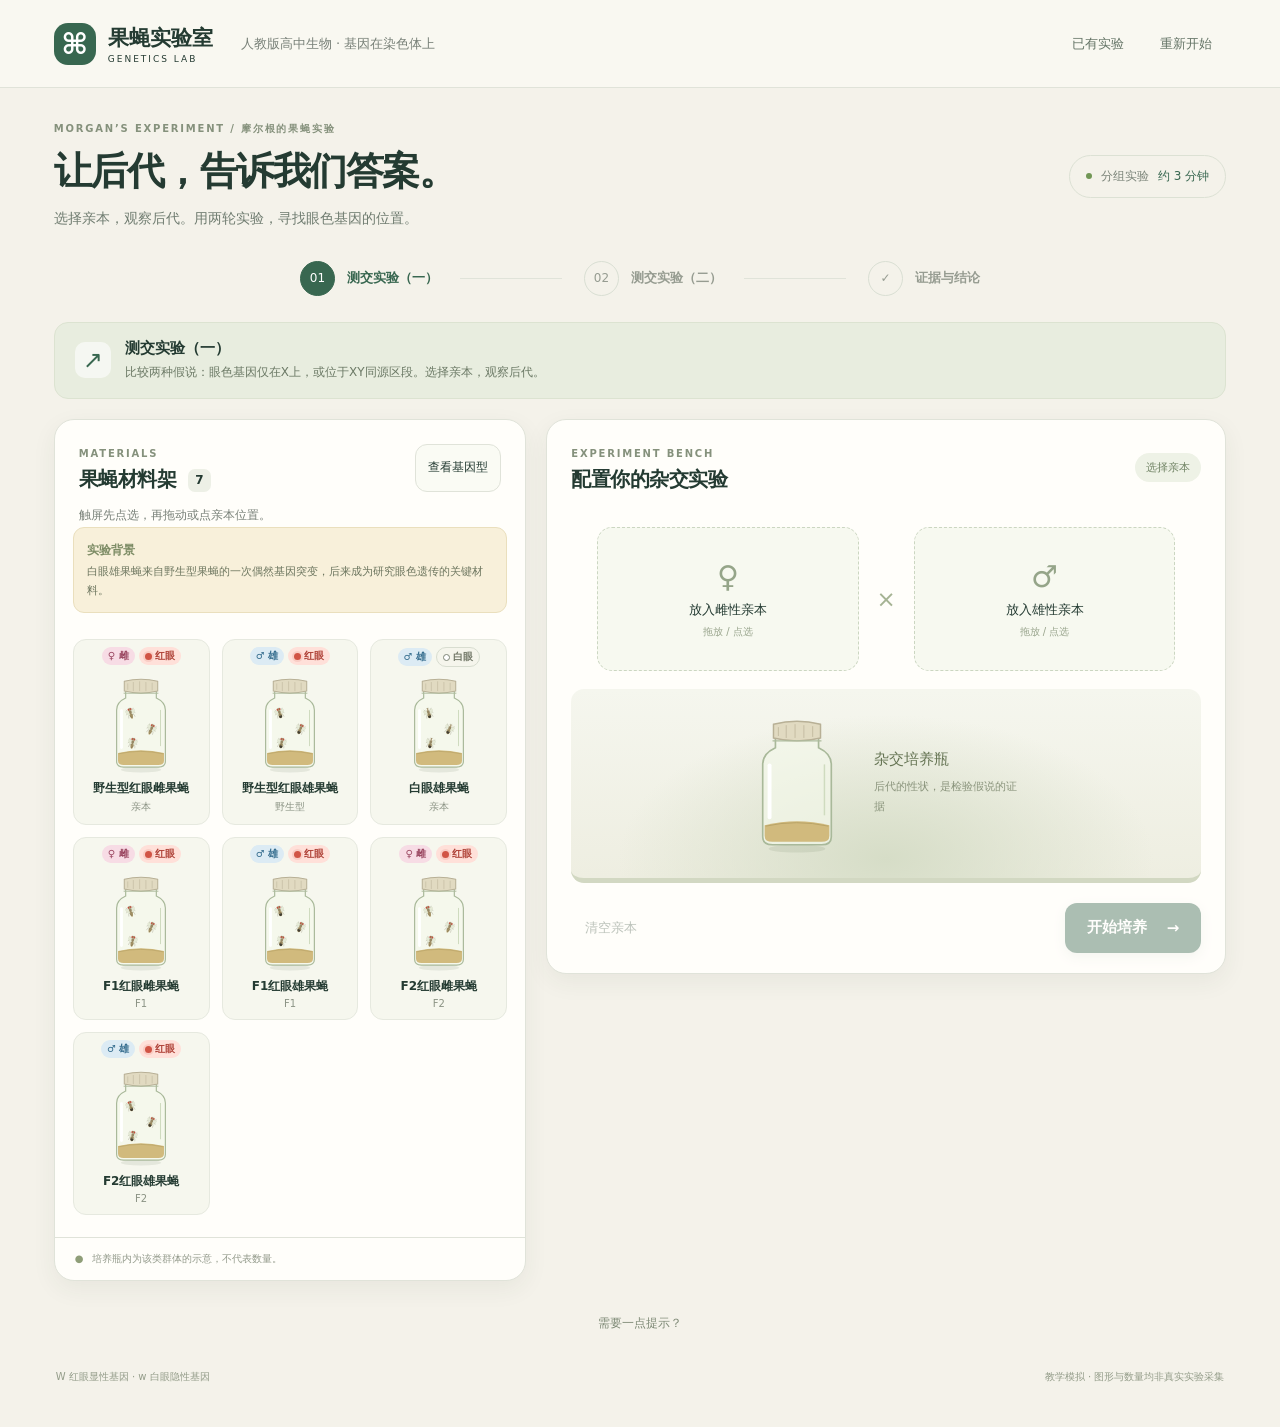
==== commit 4e793ef2: "更新测交实验流程与四张原始遗传图解" ====
--- a/fruit-fly/index.html
+++ b/fruit-fly/index.html
@@ -21,6 +21,15 @@
 @media(prefers-reduced-motion:reduce){.playing *{animation:none!important}}
 
 </style>
+  <style>
+    .sample-badges,.specimen-badges{display:flex;gap:4px;align-items:center;justify-content:center;flex-wrap:wrap}.sample-badges{position:absolute;left:5px;right:5px;top:7px;z-index:3}.specimen-badges{width:100%;margin-bottom:3px}.sex-badge,.eye-badge{display:inline-flex;align-items:center;gap:3px;border-radius:999px;padding:4px 6px;font-size:10px;font-weight:700;line-height:1;white-space:nowrap}.sex-badge.female{background:#f7dce5;color:#9b4862}.sex-badge.male{background:#dcebf4;color:#356d8e}.eye-badge.red{background:#ffe0d9;color:#ae4036}.eye-badge.white{background:#f5f5ec;color:#707666;border:1px solid #d8ddd0}.eye-badge i{width:7px;height:7px;border-radius:50%;display:inline-block;background:#d15445;box-shadow:0 0 0 2px #d1544522}.eye-badge.white i{background:#fff;border:1px solid #7d8475;box-shadow:none}.material-card .bottle-art{margin-top:21px}.material-card .badge{z-index:4}.parent-slot .sample-badges{position:static;margin-bottom:5px}.specimen .fly-art{margin-top:0}.specimen-badges .sex-badge,.specimen-badges .eye-badge{font-size:9px;padding:4px 5px}
+    .context-note{margin:0 18px 4px;padding:12px 13px;border-radius:11px;background:#f8f0da;border:1px solid #eadfbd;color:#6d765f;font-size:11px;line-height:1.7}.context-note b{display:block;color:#7d8c65;font-size:12px;margin-bottom:3px}.bottom-help{text-align:center;margin-top:18px}.bottom-help .quiet{font-size:12px;color:#7d8975}
+    .diagram-art{margin:14px 0 2px;border:1px solid #dfe7d7;border-radius:14px;background:linear-gradient(145deg,#fbfdf6,#f0f5e9);overflow:hidden}.polished-diagram{display:block;width:100%;height:auto;min-height:220px}.polished-diagram text{font-family:"PingFang SC","Microsoft YaHei",sans-serif;font-size:15px;fill:#3d5540}.polished-diagram .diag-kicker{font-size:12px;letter-spacing:1px;fill:#809575}.polished-diagram .diag-parent{font-size:17px;font-weight:700}.polished-diagram .diag-label,.polished-diagram .diag-foot{font-size:12px;fill:#7f9277}.polished-diagram .diag-multiply{font-size:22px;fill:#8ba07f}.polished-diagram .diag-arrow{fill:none;stroke:#9aac91;stroke-width:2}.polished-diagram .diag-green{fill:#e1edd6;stroke:#b4cda4}.polished-diagram .diag-gold{fill:#f3ead0;stroke:#dbc688}.polished-diagram .diag-light{fill:#edf4e7;stroke:#cadcc1}.polished-diagram .diag-result{fill:#fffef8;stroke:#b8d0aa}.polished-diagram .diag-white{fill:#f7f7ef;stroke:#c9cec0}.hypothesis-card .prediction{margin-top:12px}
+    .polished-diagram .diag-arrow{display:none}.polished-diagram .diag-crossing path,.polished-diagram .diag-grid-arrows path,.polished-diagram .diag-grid-line{fill:none;stroke:#91a986;stroke-width:1.7;opacity:.9}
+    .reference-diagram{display:block;width:100%;max-height:220px;object-fit:contain;margin:14px 0;border-radius:9px;background:#fff;border:1px solid #e3e7dd}
+    .diagram-round-heading{grid-column:1/-1;padding:8px 2px 0;color:#5b7444;font-size:15px;font-weight:800;letter-spacing:.04em}.hypotheses>.hypotheses{grid-column:1/-1;display:grid;grid-template-columns:repeat(2,minmax(0,1fr));gap:20px;padding:0}.hypotheses>.hypotheses .hypothesis-card{min-width:0}
+    .inspection-stage{text-align:center;padding:58px 24px 70px;min-height:330px}.magnifier{font-size:72px;display:inline-block;animation:magnify 1s ease-in-out infinite}.inspection-orbit{font-size:28px;color:#77915d;letter-spacing:12px;margin:12px 0 22px;animation:orbit 1.2s ease-in-out infinite}.inspection-stage h3{font-size:18px}.inspection-stage p{font-size:12px;color:var(--muted);margin-top:10px}@keyframes magnify{0%,100%{transform:rotate(-12deg) scale(1)}50%{transform:rotate(8deg) scale(1.1)}}@keyframes orbit{0%,100%{opacity:.45;transform:translateX(-8px)}50%{opacity:1;transform:translateX(8px)}}
+  </style>
 </head>
 <body id="top">
   <header class="topbar">
@@ -31,25 +40,26 @@
   <main>
     <section class="intro">
       <div><div class="eyebrow">MORGAN’S EXPERIMENT / 摩尔根的果蝇实验</div><h1>让后代，告诉我们答案。</h1><p>选择亲本，观察后代。用两轮实验，寻找眼色基因的位置。</p></div>
-      <div class="session"><span class="live-dot"></span>分组实验 <b>约 5 分钟</b></div>
+      <div class="session"><span class="live-dot"></span>分组实验 <b>约 3 分钟</b></div>
     </section>
-    <nav class="round-nav" aria-label="实验进度"><div id="round-one" class="round active"><span>01</span><div>第一轮测交<small>获得新材料</small></div></div><div class="round-line"></div><div id="round-two" class="round"><span>02</span><div>第二轮验证<small>区分两个假说</small></div></div><div class="round-line"></div><div id="round-three" class="round"><span>✓</span><div>证据与结论<small>解释遗传规律</small></div></div></nav>
-    <section class="task-bar"><span class="task-icon">↗</span><div><strong id="task-title"></strong><p id="task-description"></p></div><button id="hint-button" class="quiet">需要一点提示？</button></section>
+    <nav class="round-nav" aria-label="实验进度"><div id="round-one" class="round active"><span>01</span><div>测交实验（一）</div></div><div class="round-line"></div><div id="round-two" class="round"><span>02</span><div>测交实验（二）</div></div><div class="round-line"></div><div id="round-three" class="round"><span>✓</span><div>证据与结论</div></div></nav>
+    <section class="task-bar"><span class="task-icon">↗</span><div><strong id="task-title"></strong><p id="task-description"></p></div></section>
     <div id="hint" class="hint" hidden></div>
     <div class="workspace">
-      <aside class="panel material-panel"><div class="panel-heading"><div><span class="eyebrow">MATERIALS</span><h2>果蝇材料架 <span id="material-count" class="count">6</span></h2></div><button id="genotype-button" class="small-button" aria-expanded="false">查看基因型</button></div><p class="panel-note">触屏先点选，再拖动或点亲本位置。</p><div id="materials" class="materials"></div><div id="material-detail" class="material-detail" hidden></div><div class="shelf-note"><span>●</span> 培养瓶内为该类群体的示意，不代表数量。</div></aside>
+      <aside class="panel material-panel"><div class="panel-heading"><div><span class="eyebrow">MATERIALS</span><h2>果蝇材料架 <span id="material-count" class="count">7</span></h2></div><button id="genotype-button" class="small-button" aria-expanded="false">查看基因型</button></div><p class="panel-note">触屏先点选，再拖动或点亲本位置。</p><div class="context-note"><b>实验背景</b><span>白眼雄果蝇来自野生型果蝇的一次偶然基因突变，后来成为研究眼色遗传的关键材料。</span></div><div id="materials" class="materials"></div><div id="material-detail" class="material-detail" hidden></div><div class="shelf-note"><span>●</span> 培养瓶内为该类群体的示意，不代表数量。</div></aside>
       <section class="panel bench-panel"><div class="panel-heading"><div><span class="eyebrow">EXPERIMENT BENCH</span><h2 id="bench-title">配置你的杂交实验</h2></div><span id="step-chip" class="chip">选择亲本</span></div>
         <div id="selection-view"><div class="cross-area"><button id="female-slot" class="parent-slot" data-sex="female"><span class="slot-sex">♀</span><span class="slot-label">放入雌性亲本</span><small>拖放 / 点选</small></button><span class="cross-symbol">×</span><button id="male-slot" class="parent-slot" data-sex="male"><span class="slot-sex">♂</span><span class="slot-label">放入雄性亲本</span><small>拖放 / 点选</small></button></div><div class="bench-surface"><div id="culture-bottle"></div><div class="bench-caption">杂交培养瓶<small>后代的性状，是检验假说的证据</small></div></div><div class="bench-actions"><button id="clear-button" class="quiet">清空亲本</button><button id="start-button" class="primary" disabled>开始培养 <span>→</span></button></div></div>
         <div id="culture-view" hidden><div class="culture-stage"><div id="growing-bottle"></div><h3 id="culture-message">亲本已转入培养瓶</h3><p>真实培养需要多日，此处为时间快进演示。</p><div class="life-cycle"><span>卵</span><i>→</i><span>幼虫</span><i>→</i><span>蛹</span><i>→</i><span>成虫</span></div></div><div class="bench-actions"><button id="skip-button" class="quiet">跳过动画</button></div></div>
         <div id="parents-view" hidden><div class="transfer-stage"><div id="parent-culture"></div><span class="transfer-arrow">→</span><button id="remove-parents" class="empty-bottle"><span id="empty-bottle-art"></span><strong>转移亲本</strong><small>点击将亲本移到备用瓶</small></button></div><div class="instruction-box"><b>先移走亲本，再观察后代。</b><p>真实实验会在子代成虫出现前移走亲本，避免将亲本混入子代计数。</p></div></div>
+        <div id="inspection-view" hidden><div class="inspection-stage"><div class="magnifier" aria-hidden="true">🔍</div><div class="inspection-orbit">♀　♂　◌　◌</div><h3 id="inspection-message">正在用放大镜鉴别后代……</h3><p>逐一检查眼色与性别，随后直接生成整批实验结果。</p></div></div>
         <div id="observation-view" hidden><div class="observation-heading"><div><h3>观察台</h3><p>点选果蝇后，拖动或点分类位置。</p></div><button id="identify-button" class="small-button" aria-expanded="false">雌雄怎么辨认？</button></div><div id="identify-help" class="identify-help" hidden><b>观察腹部末端</b><p>本示意中，雌性腹部较长、末端尖，条纹延伸至末端；雄性腹部较短圆，末端有较大的黑色区域。真实鉴别还可结合体型及雄性前足的性梳，不能只看眼色。</p></div><div class="observation-tray"><div class="tray-label">放大观察 · 代表性样本</div><div id="specimens" class="specimens"></div></div><div id="classification" class="classification"></div><div class="classification-progress"><span id="classification-count">已归类 0 / 4</span><span>完成代表样本后，统计整批后代</span></div></div>
         <div id="result-view" hidden><div id="results"></div><div class="result-callout" id="result-callout"></div><div class="bench-actions"><button id="diagram-button" class="secondary" aria-expanded="false">比较两种假说</button><button id="next-button" class="primary">进入第二轮 <span>→</span></button></div></div>
       </section>
     </div>
-    <section id="hypothesis-section" class="panel hypothesis-section" hidden><div class="panel-heading"><div><span class="eyebrow">PREDICTION & EVIDENCE</span><h2>相同的实验，两种不同的解释</h2></div><button id="close-diagram" class="quiet">收起图解</button></div><p class="panel-note">以下基因型分别按各自假说书写；对照预测与观察，判断假说能否被区分。</p><div id="hypotheses" class="hypotheses"></div></section>
+    <section id="hypothesis-section" class="panel hypothesis-section" hidden><div class="panel-heading"><div><span class="eyebrow">PREDICTION & EVIDENCE</span><h2>相同的实验，两种不同的解释</h2></div><button id="close-diagram" class="quiet">收起图解</button></div><p class="panel-note">根据本轮实验材料，对照两种假说的遗传图解、预测与实际观察。</p><div id="hypotheses" class="hypotheses"></div></section>
     <section id="conclusion" class="panel conclusion" hidden></section>
     <section id="records" class="panel records" hidden><div class="panel-heading"><div><span class="eyebrow">LAB NOTEBOOK</span><h2>小组实验记录</h2></div></div><div id="record-content"></div></section>
-    <footer><span>W 红眼显性基因 · w 白眼隐性基因</span><span>教学模拟 · 图形与数量均非真实实验采集</span></footer>
+    <div class="bottom-help"><button id="hint-button" class="quiet">需要一点提示？</button></div><footer><span>W 红眼显性基因 · w 白眼隐性基因</span><span>教学模拟 · 图形与数量均非真实实验采集</span></footer>
   </main>
   <div id="toast" role="status" aria-live="polite"></div>
   <dialog id="history-dialog"><div class="dialog-heading"><div><span class="eyebrow">BEFORE WE BEGIN</span><h2>摩尔根观察到了什么？</h2></div><button id="close-history" class="quiet">关闭 ✕</button></div><p>纯合红眼雌果蝇与白眼雄果蝇杂交，F₁全为红眼；F₁雌雄交配后，F₂红眼与白眼约为3∶1，白眼均为雄性。</p><div class="historical-chart"><div><b>P</b><span>纯合红眼 ♀</span><i>×</i><span>白眼 ♂</span></div><div class="chart-arrow">↓</div><div><b>F₁</b><span>红眼 ♀、♂</span></div><div class="chart-arrow">↓ <small>F₁雌雄交配</small></div><div><b>F₂</b><span>红眼 ♀、♂</span><i>∶</i><span>白眼 ♂</span></div><div class="chart-ratio">3 ∶ 1</div></div><div class="instruction-box">红白比例符合分离规律，但为什么白眼与性别有关？两种关于眼色基因位置的假说，都可能解释这个现象。</div><p class="panel-note">依据提供的课堂图谱重绘。3∶1为理论比例，有限样本的观察比例会有偏差。</p></dialog>
@@ -90,19 +100,16 @@
 const $ = id => document.getElementById(id);
 const G = Genetics;
 const initialMaterials = [
-  { id: 'p-female', name: '纯合红眼雌性', source: '亲本 · 野生型', sex: 'female', eye: 'red', x: 'XᵂXᵂ', xy: 'XᵂXᵂ' },
-  { id: 'p-male', name: '白眼雄性', source: '亲本', sex: 'male', eye: 'white', x: 'XʷY', xy: 'XʷYʷ' },
-  { id: 'f1-female', name: '红眼雌性', source: 'F₁ · 杂合', sex: 'female', eye: 'red', x: 'XᵂXʷ', xy: 'XᵂXʷ' },
-  { id: 'f1-male', name: '红眼雄性', source: 'F₁', sex: 'male', eye: 'red', x: 'XᵂY', xy: 'XᵂYʷ' },
-  { id: 'f2-female', name: '红眼雌性', source: 'F₂ · 混合群体', sex: 'female', eye: 'red', x: 'XᵂXᵂ / XᵂXʷ', xy: 'XᵂXᵂ / XᵂXʷ' },
-  { id: 'f2-male', name: '红眼雄性', source: 'F₂', sex: 'male', eye: 'red', x: 'XᵂY', xy: 'XᵂYʷ' }
+  { id: 'p-female', name: '野生型红眼雌果蝇', source: '亲本', sex: 'female', eye: 'red', x: 'XᵂXᵂ', xy: 'XᵂXᵂ' },
+  { id: 'wild-male', name: '野生型红眼雄果蝇', source: '野生型', sex: 'male', eye: 'red', x: 'XᵂY', xy: 'XᵂYᵂ' },
+  { id: 'p-male', name: '白眼雄果蝇', source: '亲本', sex: 'male', eye: 'white', x: 'XʷY', xy: 'XʷYʷ' },
+  { id: 'f1-female', name: 'F1红眼雌果蝇', source: 'F1', sex: 'female', eye: 'red', x: 'XᵂXʷ', xy: 'XᵂXʷ' },
+  { id: 'f1-male', name: 'F1红眼雄果蝇', source: 'F1', sex: 'male', eye: 'red', x: 'XᵂY', xy: 'XᵂYʷ' },
+  { id: 'f2-female', name: 'F2红眼雌果蝇', source: 'F2', sex: 'female', eye: 'red', x: 'XᵂXᵂ / XᵂXʷ', xy: 'XᵂXᵂ / XᵂXʷ' },
+  { id: 'f2-male', name: 'F2红眼雄果蝇', source: 'F2', sex: 'male', eye: 'red', x: 'XᵂY', xy: 'XᵂYʷ' }
 ];
 const unlockedMaterials = [
-  { id: 'offspring-rf', name: '红眼雌性', source: '第一轮后代', sex: 'female', eye: 'red', x: 'XᵂXʷ', xy: 'XᵂXʷ', new: true },
-  { id: 'offspring-rm', name: '红眼雄性', source: '第一轮后代', sex: 'male', eye: 'red', x: 'XᵂY', xy: 'XᵂYʷ', new: true },
-  { id: 'offspring-wf', name: '白眼雌性', source: '第一轮后代', sex: 'female', eye: 'white', x: 'XʷXʷ', xy: 'XʷXʷ', new: true },
-  { id: 'offspring-wm', name: '白眼雄性', source: '第一轮后代', sex: 'male', eye: 'white', x: 'XʷY', xy: 'XʷYʷ', new: true },
-  { id: 'wild-male', name: '纯合红眼雄性', source: '实验室另行提供 · 野生型', sex: 'male', eye: 'red', x: 'XᵂY', xy: 'XᵂYᵂ', new: true }
+  { id: 'offspring-wf', name: '白眼雌果蝇', source: '测交实验（二）材料', sex: 'female', eye: 'white', x: 'XʷXʷ', xy: 'XʷXʷ', new: true },
 ];
 const observedCounts = { 1: [126, 132, 120, 115], 2: [307, 0, 0, 289] }; // Fixed teaching data, not historical counts.
 let state, cultureTimer, toastTimer;
@@ -133,7 +140,7 @@
 function reset() {
   clearTimeout(cultureTimer);
   cancelDrag();
-  state = { round: 1, phase: 'select', female: null, male: null, selectedMaterial: null, selectedSpecimen: null, classified: [], records: [], showGenotypes: false, showDiagram: false, showHelp: false, complete: false };
+  state = { round: 1, phase: 'select', female: null, male: null, selectedMaterial: null, selectedSpecimen: null, classified: [], records: [], showGenotypes: false, showDiagram: false, showAllDiagrams: false, showHelp: false, complete: false };
   $('hint').hidden = true;
   render();
 }
@@ -142,7 +149,7 @@
   renderMaterials();
   renderBench();
   $('hypothesis-section').hidden = !state.showDiagram;
-  if (state.showDiagram) renderHypotheses();
+  if (state.showDiagram) state.showAllDiagrams ? renderAllHypotheses() : renderHypotheses();
   $('conclusion').hidden = !state.complete;
   if (state.complete) renderConclusion();
   $('records').hidden = state.records.length === 0;
@@ -153,13 +160,13 @@
 }
 function renderTask() {
   const first = state.round === 1;
-  $('task-title').textContent = state.complete ? '从观察出发，形成结论' : first ? '任务一 · 用测交检验预测，并获得新材料' : '任务二 · 设计能区分两种假说的杂交';
-  $('task-description').textContent = state.complete ? '回看两轮证据：为什么第一轮无法区分，而第二轮可以？' : first ? '比较两种假说：眼色基因仅在X上，或位于XY同源区段。选择亲本，观察后代。' : '利用第一轮产生的新材料，与另行提供的野生型材料完成验证。';
+  $('task-title').textContent = state.complete ? '从观察出发，形成结论' : first ? '测交实验（一）' : '测交实验（二）';
+  $('task-description').textContent = state.complete ? '回看两轮证据：为什么第一轮无法区分，而第二轮可以？' : first ? '比较两种假说：眼色基因仅在X上，或位于XY同源区段。选择亲本，观察后代。' : '选择白眼雌果蝇与野生型红眼雄果蝇，完成关键验证。';
   $('hint-button').hidden = state.complete;
 }
 function renderMaterials() {
   $('material-count').textContent = materials().length;
-  $('materials').innerHTML = materials().map(m => `<button class="material-card ${state.selectedMaterial === m.id ? 'selected' : ''}" data-material="${m.id}" aria-label="${m.source}，${m.name}" aria-pressed="${state.selectedMaterial === m.id}" ${state.phase !== 'select' ? 'disabled' : ''}>${m.new ? '<span class="badge">新增</span>' : ''}${bottleArt(m)}<span class="material-name">${m.name}</span><span class="material-source">${m.source}</span></button>`).join('');
+  $('materials').innerHTML = materials().map(m => `<button class="material-card ${state.selectedMaterial === m.id ? 'selected' : ''}" data-material="${m.id}" aria-label="${m.source}，${m.name}，${m.sex === 'female' ? '雌性' : '雄性'}，${m.eye === 'red' ? '红眼' : '白眼'}" aria-pressed="${state.selectedMaterial === m.id}" ${state.phase !== 'select' ? 'disabled' : ''}><span class="sample-badges"><b class="sex-badge ${m.sex}">${m.sex === 'female' ? '♀ 雌' : '♂ 雄'}</b><b class="eye-badge ${m.eye}"><i></i>${m.eye === 'red' ? '红眼' : '白眼'}</b></span>${bottleArt(m)}<span class="material-name">${m.name}</span><span class="material-source">${m.source}</span></button>`).join('');
   $('genotype-button').textContent = state.showGenotypes ? '收起基因型' : '查看基因型';
   $('genotype-button').setAttribute('aria-expanded', String(state.showGenotypes));
   $('material-detail').hidden = !state.showGenotypes;
@@ -172,12 +179,12 @@
   const el = $(sex + '-slot');
   const m = materialById(state[sex]);
   el.className = 'parent-slot' + (m ? ' filled' : '');
-  el.innerHTML = m ? `${bottleArt(m)}<span class="slot-label">${m.name}</span><small>${m.source} · 点选新材料可替换</small>` : `<span class="slot-sex">${sex === 'female' ? '♀' : '♂'}</span><span class="slot-label">放入${sex === 'female' ? '雌性' : '雄性'}亲本</span><small>拖放 / 点选</small>`;
+  el.innerHTML = m ? `<span class="sample-badges"><b class="sex-badge ${m.sex}">${m.sex === 'female' ? '♀ 雌' : '♂ 雄'}</b><b class="eye-badge ${m.eye}"><i></i>${m.eye === 'red' ? '红眼' : '白眼'}</b></span>${bottleArt(m)}<span class="slot-label">${m.name}</span><small>${m.source} · 点选新材料可替换</small>` : `<span class="slot-sex">${sex === 'female' ? '♀' : '♂'}</span><span class="slot-label">放入${sex === 'female' ? '雌性' : '雄性'}亲本</span><small>拖放 / 点选</small>`;
   el.setAttribute('aria-label', m ? `${sex === 'female' ? '雌性' : '雄性'}亲本：${m.source} ${m.name}，点选材料后可替换` : `放入${sex === 'female' ? '雌性' : '雄性'}亲本`);
 }
 function renderBench() {
-  ['selection', 'culture', 'parents', 'observation', 'result'].forEach(v => $(v + '-view').hidden = state.phase !== ({ selection: 'select' }[v] || v));
-  const phases = { select: ['配置你的杂交实验', '选择亲本'], culture: ['观察果蝇的生活史', '时间快进'], parents: ['将亲本与后代分开', '移走亲本'], observation: ['观察并分类后代', '放大观察'], result: ['后代给出的证据', '实验结果'] };
+  ['selection', 'culture', 'parents', 'inspection', 'observation', 'result'].forEach(v => $(v + '-view').hidden = state.phase !== ({ selection: 'select' }[v] || v));
+  const phases = { select: ['配置你的杂交实验', '选择亲本'], culture: ['观察果蝇的生活史', '时间快进'], parents: ['将亲本与后代分开', '移走亲本'], inspection: ['鉴别后代性状', '放大观察'], observation: ['观察并分类后代', '放大观察'], result: ['后代给出的证据', '实验结果'] };
   [$('bench-title').textContent, $('step-chip').textContent] = phases[state.phase];
   if (state.phase === 'select') {
     fillSlot('female'); fillSlot('male');
@@ -187,8 +194,12 @@
   }
   if (state.phase === 'culture') $('growing-bottle').innerHTML = bottleArt(null);
   if (state.phase === 'parents') { $('parent-culture').innerHTML = bottleArt(null); $('empty-bottle-art').innerHTML = bottleArt(null, true); }
+  if (state.phase === 'inspection') renderInspection();
   if (state.phase === 'observation') renderObservation();
   if (state.phase === 'result') renderResult();
+}
+function renderInspection() {
+  $('inspection-message').textContent = `${state.round === 1 ? '第一轮测交' : '第二轮验证'}：正在用放大镜鉴别雌雄与眼色……`;
 }
 function selectMaterial(id) {
   if (state.phase !== 'select') return;
@@ -213,7 +224,7 @@
   if (state.phase !== 'select') return;
   const valid = state.round === 1 ? state.female === 'f1-female' && state.male === 'p-male' : state.female === 'offspring-wf' && state.male === 'wild-male';
   if (!valid) {
-    const message = state.round === 1 ? '本轮需检验F₁杂合红眼雌性的遗传情况。请选F₁红眼雌性与隐性的白眼雄性；其他组合暂不在本教学模拟中展开。' : state.male === 'f1-male' || state.male === 'f2-male' || state.male === 'offspring-rm' ? '红眼不代表基因型相同：这些雄性在假说三下为XᵂYʷ，不能替代纯合野生型XᵂYᵂ。请换用实验室另行提供的材料。' : '本轮使用新获得的白眼雌性，与实验室另行提供的纯合野生型红眼雄性，才能比较两个假说的不同预测。';
+    const message = state.round === 1 ? '本轮需检验F₁杂合红眼雌性的遗传情况。请选F₁红眼雌性与隐性的白眼雄性；其他组合暂不在本教学模拟中展开。' : state.male === 'f1-male' || state.male === 'f2-male' || state.male === 'offspring-rm' ? '红眼不代表基因型相同：这些雄性在假说三下为XᵂYʷ，不能替代纯合野生型XᵂYᵂ。请换用野生型红眼雄果蝇。' : '本轮需要白眼雌果蝇与野生型红眼雄果蝇，才能比较两个假说的不同预测。';
     $('hint').hidden = false; $('hint').textContent = message; notify('请根据材料来源和基因型调整亲本。'); return;
   }
   $('hint').hidden = true;
@@ -244,7 +255,7 @@
   $('identify-help').hidden = !state.showHelp;
   $('identify-button').setAttribute('aria-expanded', String(state.showHelp));
   $('identify-button').textContent = state.showHelp ? '收起辨认提示' : '雌雄怎么辨认？';
-  $('specimens').innerHTML = specimens().map((s, i) => `<button class="specimen ${state.classified.includes(s.id) ? 'classified' : ''} ${state.selectedSpecimen === s.id ? 'selected' : ''}" data-specimen="${s.id}" aria-label="样本 ${String.fromCharCode(65 + i)}，${s.eye === 'red' ? '红眼' : '白眼'}，${s.sex === 'female' ? '腹部较长且尖' : '腹部较短圆且末端较黑'}" aria-pressed="${state.selectedSpecimen === s.id}" ${state.classified.includes(s.id) ? 'disabled' : ''}>${flyArt(s.sex, s.eye)}<span>样本 ${String.fromCharCode(65 + i)}</span></button>`).join('');
+  $('specimens').innerHTML = specimens().map((s, i) => `<button class="specimen ${state.classified.includes(s.id) ? 'classified' : ''} ${state.selectedSpecimen === s.id ? 'selected' : ''}" data-specimen="${s.id}" aria-label="样本 ${String.fromCharCode(65 + i)}，${s.eye === 'red' ? '红眼' : '白眼'}，${s.sex === 'female' ? '雌性' : '雄性'}" aria-pressed="${state.selectedSpecimen === s.id}" ${state.classified.includes(s.id) ? 'disabled' : ''}><span class="specimen-badges"><b class="sex-badge ${s.sex}">${s.sex === 'female' ? '♀ 雌' : '♂ 雄'}</b><b class="eye-badge ${s.eye}"><i></i>${s.eye === 'red' ? '红眼' : '白眼'}</b></span>${flyArt(s.sex, s.eye)}<span>样本 ${String.fromCharCode(65 + i)}</span></button>`).join('');
   $('classification').innerHTML = G.categories.map(c => {
     const n = specimens().filter(s => state.classified.includes(s.id) && s.sex === c.sex && s.eye === c.eye).length;
     return `<button class="category-bin ${c.eye === 'white' ? 'white' : ''}" data-category="${c.key}" aria-label="归入${c.label}"><span class="eye-mark"></span><strong>${c.label} ${c.sex === 'female' ? '♀' : '♂'}</strong><span class="bin-count">已归类 ${n} 只</span></button>`;
@@ -269,28 +280,69 @@
   const counts = observedCounts[state.round];
   const max = Math.max(...counts);
   $('results').innerHTML = `<div class="result-heading"><h3>第${state.round === 1 ? '一' : '二'}轮实验结果</h3><span>整批模拟计数</span></div><div class="result-chart">${G.categories.map((c,i) => `<div class="bar-column"><span class="bar-number">${counts[i]}</span><div class="bar-track"><div class="bar ${c.eye === 'white' ? 'white' : ''} ${counts[i] === 0 ? 'zero' : ''}" style="height:${counts[i] / max * 100}%"></div></div><span class="bar-label">${c.label}</span></div>`).join('')}</div><p class="result-meta">共 ${counts.reduce((a,b) => a+b, 0)} 只 · 固定教学模拟数据，并非历史实验原始数据。<br>${state.round === 1 ? '理论比例：红眼雌 ∶ 红眼雄 ∶ 白眼雌 ∶ 白眼雄 = 1 ∶ 1 ∶ 1 ∶ 1' : '理论结果：雌性全红眼，雄性全白眼；雌雄数量约为1∶1。'}</p>`;
-  $('result-callout').innerHTML = state.round === 1 ? '<strong>两种假说，都能解释这个结果。</strong>第一轮暂时无法区分，但我们得到了新的实验材料：白眼雌果蝇。下一轮可以用它设计验证实验。' : '<strong>雌性全红眼，雄性全白眼。</strong>与“仅位于X上”的预测一致；与“XY同源区段”的纯合野生型杂交预测不符。';
+  $('result-callout').innerHTML = state.round === 1 ? '<strong>两种假说，都能解释这个结果。</strong>第一次测交暂时无法区分两种假说。' : '<strong>雌性全红眼，雄性全白眼。</strong>与“仅位于X上”的预测一致；与“XY同源区段”的纯合野生型杂交预测不符。';
   $('diagram-button').textContent = state.showDiagram ? '收起两种假说' : '比较两种假说';
   $('diagram-button').setAttribute('aria-expanded', String(state.showDiagram));
-  $('next-button').textContent = state.round === 1 ? '获得材料，进入第二轮 →' : state.complete ? '回看实验图解 ↓' : '形成实验结论 →';
+  $('next-button').textContent = state.round === 1 ? '进入测交实验（二） →' : state.complete ? '回看实验图解 ↓' : '形成实验结论 →';
 }
 function chromosomeArt(c) { return `<span class="chromosome ${c.type === 'Y' ? 'y' : ''}">${c.type}${c.allele ? `<sup>${c.allele}</sup>` : ''}</span>`; }
 function pairArt(cs) { return `<div class="chromosome-pair">${cs.map(chromosomeArt).join('')}</div>`; }
 function plainChromosome(c) { return c.type + (c.allele === 'W' ? 'ᵂ' : c.allele === 'w' ? 'ʷ' : ''); }
+function polishedDiagram(round, hypothesis) {
+  const shared = hypothesis === 'XY';
+  const female = round === 1 ? ['Xᵂ','Xʷ'] : ['Xʷ','Xʷ'];
+  const male = round === 1 ? ['Xʷ', shared ? 'Yʷ' : 'Y'] : ['Xᵂ', shared ? 'Yᵂ' : 'Y'];
+  const outcomes = round === 1
+    ? [['XᵂXʷ','红眼 ♀'],['XᵂY' + (shared ? 'ʷ' : ''),'红眼 ♂'],['XʷXʷ','白眼 ♀'],['XʷY' + (shared ? 'ʷ' : ''),'白眼 ♂']]
+    : (shared ? [['XᵂXʷ','红眼 ♀'],['XᵂYᵂ','红眼 ♂'],['XʷXᵂ','红眼 ♀'],['XʷYᵂ','红眼 ♂']] : [['XʷXᵂ','红眼 ♀'],['XʷY','白眼 ♂']]);
+  const cell = (x, y, text, tone='green') => `<g><rect x="${x}" y="${y}" width="${text.length > 7 ? 126 : 102}" height="34" rx="10" class="diag-${tone}"/><text x="${x + (text.length > 7 ? 63 : 51)}" y="${y + 22}" text-anchor="middle">${text}</text></g>`;
+  return `<svg class="polished-diagram" viewBox="0 0 620 278" role="img" aria-label="${round === 1 ? '第一次' : '第二次'}测交${hypothesis === 'X' ? '假说二' : '假说三'}遗传图解"><defs><marker id="arrow-${round}-${hypothesis}" markerWidth="7" markerHeight="7" refX="6" refY="3.5" orient="auto"><path d="M0,0 L7,3.5 L0,7Z" fill="#92a582"/></marker></defs><text x="22" y="28" class="diag-kicker">${round === 1 ? '测交实验（一）' : '测交实验（二）'} · ${hypothesis === 'X' ? '假说二' : '假说三'}</text><text x="22" y="55" class="diag-parent">${round === 1 ? 'F₁红眼雌' : '白眼雌'}　×　${round === 1 ? '白眼雄' : '野生型红眼雄'}</text>${cell(34,72,female.join('  '))}<text x="180" y="94" class="diag-multiply">×</text>${cell(220,72,male.join('  '),'gold')}<path d="M85 110 C95 137 170 130 178 160" class="diag-arrow" marker-end="url(#arrow-${round}-${hypothesis})"/><path d="M271 110 C270 137 245 132 230 160" class="diag-arrow" marker-end="url(#arrow-${round}-${hypothesis})"/><text x="22" y="145" class="diag-label">配子</text>${cell(34,160,female[0],'light')}${cell(154,160,female[1],'light')}${cell(274,160,male[0],'light')}${cell(394,160,male[1],'gold')}`+outcomes.map((o,i)=>cell(34+(i%4)*145,218,o[0],o[1].includes('白眼')?'white':'result')).join('')+`<text x="22" y="265" class="diag-foot">${round === 1 ? '四类后代：理论上约 1∶1∶1∶1' : (shared ? '预测：雌雄后代均为红眼' : '预测：雌性全红眼，雄性全白眼')}</text></svg>`;
+}
+function polishedDiagramGrid(round, hypothesis) {
+  const shared = hypothesis === 'XY';
+  const female = round === 1 ? ['Xᵂ','Xʷ'] : ['Xʷ','Xʷ'];
+  const male = round === 1 ? ['Xʷ', shared ? 'Yʷ' : 'Y'] : ['Xᵂ', shared ? 'Yᵂ' : 'Y'];
+  const outcomes = round === 1 ? [['XᵂXʷ','红眼♀'],['XᵂY' + (shared ? 'ʷ' : ''),'红眼♂'],['XʷXʷ','白眼♀'],['XʷY' + (shared ? 'ʷ' : ''),'白眼♂']] : (shared ? [['XᵂXʷ','红眼♀'],['XᵂYᵂ','红眼♂'],['XʷXᵂ','红眼♀'],['XʷYᵂ','红眼♂']] : [['XʷXᵂ','红眼♀'],['XʷY','白眼♂']]);
+  const box=(x,y,w,text,tone='green')=>`<g><rect x="${x}" y="${y}" width="${w}" height="30" rx="9" class="diag-${tone}"/><text x="${x+w/2}" y="${y+20}" text-anchor="middle">${text}</text></g>`;
+  const marker=`arrow-grid-${round}-${hypothesis}`;
+  const outcome=(o,x,y)=>box(x,y,116,`${o[0]}  ${o[1]}`,o[1].includes('白眼')?'white':'result');
+  return `<svg class="polished-diagram" viewBox="0 0 620 330" role="img" aria-label="${round === 1 ? '第一次' : '第二次'}测交${hypothesis === 'X' ? '假说二' : '假说三'}遗传图解"><defs><marker id="${marker}" markerWidth="7" markerHeight="7" refX="6" refY="3.5" orient="auto"><path d="M0,0 L7,3.5 L0,7Z" fill="#91a986"/></marker></defs><text x="24" y="25" class="diag-kicker">${round === 1 ? '测交实验（一）' : '测交实验（二）'} · ${hypothesis === 'X' ? '假说二' : '假说三'}</text><text x="24" y="52" class="diag-parent">${round === 1 ? 'F₁红眼雌' : '白眼雌'}　×　${round === 1 ? '白眼雄' : '野生型红眼雄'}</text>${box(44,68,150,female.join('  '))}<text x="289" y="89" class="diag-multiply">×</text>${box(370,68,150,male.join('  '),'gold')}<text x="24" y="128" class="diag-label">配子分离</text><g class="diag-grid-arrows" marker-end="url(#${marker})"><path d="M119 98 C108 111 94 122 91 146"/><path d="M119 98 C140 116 171 124 205 146"/><path d="M445 98 C430 115 420 125 411 146"/><path d="M445 98 C464 115 494 126 524 146"/></g>${box(34,146,114,female[0],'light')}${box(170,146,114,female[1],'light')}${box(354,146,114,male[0],'light')}${box(490,146,114,male[1],'gold')}<text x="304" y="132" class="diag-label">配子组合</text><path d="M148 161 H230 V215" class="diag-grid-line" marker-end="url(#${marker})"/><path d="M148 161 H230 V260" class="diag-grid-line" marker-end="url(#${marker})"/><path d="M468 161 H420 V215" class="diag-grid-line" marker-end="url(#${marker})"/><path d="M468 161 H420 V260" class="diag-grid-line" marker-end="url(#${marker})"/>${outcome(outcomes[0],230,202)}${outcome(outcomes[1],370,202)}${outcome(outcomes[2] || outcomes[0],230,247)}${outcome(outcomes[3] || outcomes[1],370,247)}<text x="24" y="302" class="diag-foot">${round === 1 ? '四类后代：理论上约 1∶1∶1∶1' : (shared ? '预测：雌雄后代均为红眼' : '预测：雌性全红眼，雄性全白眼')}</text></svg>`;
+}
 function renderHypotheses() {
   $('hypotheses').innerHTML = ['X', 'XY'].map(h => {
     const model = G.experiment(state.round, h);
     const dist = G.distribution(model.offspring);
     const rejected = state.round === 2 && h === 'XY';
+    const diagram = state.round === 1 ? (h === 'X' ? '[data-uri]' : '[data-uri]') : (h === 'X' ? '[data-uri]' : '[data-uri]');
     const prediction = state.round === 1 ? '预测：四类后代约为 1 ∶ 1 ∶ 1 ∶ 1。与本轮观察相符，暂不能区分。' : h === 'X' ? '预测：雌性全红眼、雄性全白眼。与观察一致，获得支持。' : '预测：雌雄后代全部红眼。与观察不符，在本实验条件下被排除。';
     return `<article data-model="${h}" class="hypothesis-card ${rejected ? 'rejected' : ''}"><div class="hypothesis-title"><span>假说${h === 'X' ? '二' : '三'}</span>${h === 'X' ? '眼色基因仅位于X上' : '眼色基因位于XY同源区段'}</div><p>${h === 'X' ? 'Y染色体上没有对应的眼色等位基因。' : 'X、Y对应区段均有眼色基因；W为显性。'}</p><button class="small-button replay-model" data-play-model="${h}">播放遗传过程 ▷</button><div class="genetic-parents"><div>${pairArt(model.female)}<div class="genetic-label">${state.round === 1 ? 'F₁红眼雌性' : '白眼雌性'}</div></div><span>×</span><div>${pairArt(model.male)}<div class="genetic-label">${state.round === 1 ? '白眼雄性' : '野生型红眼雄性'}</div></div></div><div class="gametes"><b>↓ 成对染色体分离，分别进入生殖细胞 ↓</b><div class="gamete-visual"><div><small>卵细胞</small><div>${model.female.map(c => `<span class="gamete-cell">${chromosomeArt(c)}</span>`).join('')}</div></div><div><small>精子</small><div>${model.male.map(c => `<span class="gamete-cell">${chromosomeArt(c)}</span>`).join('')}</div></div></div></div><div class="offspring-grid">${model.offspring.map(o => `<div class="offspring-cell">${pairArt(o.chromosomes)}<span>${o.eye === 'red' ? '红眼' : '白眼'} ${o.sex === 'female' ? '♀ 雌性' : '♂ 雄性'}</span><small>组合概率 ¼</small></div>`).join('')}</div><div class="prediction">${prediction}</div><p class="model-note">${h === 'XY' && state.round === 2 ? '关键材料条件：野生型雄性为XᵂYᵂ。F₁红眼雄性XᵂYʷ不能替代它。' : state.round === 2 && h === 'X' ? '女儿从父亲获得Xᵂ；儿子从父亲获得Y，眼色基因来自母亲的Xʷ。' : '每个格子表示一种等可能的受精组合，非实际观察数量。'}</p><p class="model-note">${dist.filter(d => d.probability).map(d => `${d.label} ${d.probability * 100}%`).join(' · ')}</p></article>`;
   }).join('');
+  [...$('hypotheses').querySelectorAll('.hypothesis-card')].forEach(card => {
+    const model = card.dataset.model;
+    card.querySelectorAll('.replay-model,.genetic-parents,.gametes,.offspring-grid,.model-note').forEach(el => el.remove());
+    const diagram = document.createElement('div'); diagram.className = 'diagram-art';
+    const image = document.createElement('img'); image.className = 'reference-diagram';
+    image.src = state.round === 1 ? (model === 'X' ? '[data-uri]' : '[data-uri]') : (model === 'X' ? '[data-uri]' : '[data-uri]');
+    image.alt = `第${state.round}轮${model === 'X' ? '假说二' : '假说三'}遗传图解`; diagram.appendChild(image);
+    card.querySelector('.hypothesis-title').after(diagram);
+  });
+}
+function renderAllHypotheses() {
+  const originalRound = state.round;
+  const panels = [];
+  [1, 2].forEach(round => {
+    state.round = round;
+    renderHypotheses();
+    panels.push(`<div class="diagram-round-heading">测交实验（${round === 1 ? '一' : '二'}）</div><div class="hypotheses">${$('hypotheses').innerHTML}</div>`);
+  });
+  state.round = originalRound;
+  $('hypotheses').innerHTML = panels.join('');
 }
 function renderConclusion() {
   $('conclusion').innerHTML = '<div class="eyebrow">EVIDENCE → CONCLUSION</div><h2>这个眼色基因，位于X染色体上。</h2><p>第一轮出现四类后代，两种假说都能解释。第二轮用白眼雌性与纯合野生型红眼雄性杂交，出现雌性全红眼、雄性全白眼，支持眼色基因仅位于X染色体上，Y上没有对应的等位基因。</p><p>实验的价值在于：让不同假说提出不同预测，再用观察到的结果进行检验。这个结论针对本实验研究的果蝇眼色基因。</p><div class="conclusion-actions"><button class="secondary" id="review-diagrams">回看两轮图解</button><button class="quiet" id="restart-final">再做一次实验 ↗</button></div>';
 }
 function renderRecords() {
-  $('record-content').innerHTML = `<div class="record-grid">${state.records.map(r => `<article class="record-card"><h3>第${r.round === 1 ? '一' : '二'}轮 ${r.round === 1 ? '测交' : '验证'}</h3><div>${r.round === 1 ? 'F₁红眼雌性 × 白眼雄性' : '白眼雌性 × 纯合野生型红眼雄性（实验室提供）'}</div><div>${G.categories.map((c,i) => `${c.label} ${r.counts[i]}`).join(' · ')}</div><div>${r.round === 1 ? '两个假说均符合；获得白眼雌性。' : '支持假说二，排除本实验条件下的假说三。'}</div><button class="quiet" data-review="${r.round}">查看本轮遗传图解 →</button></article>`).join('')}</div>`;
+  $('record-content').innerHTML = `<div class="record-grid">${state.records.map(r => `<article class="record-card"><h3>第${r.round === 1 ? '一' : '二'}轮 ${r.round === 1 ? '测交' : '验证'}</h3><div>${r.round === 1 ? 'F₁红眼雌性 × 白眼雄性' : '白眼雌性 × 纯合野生型红眼雄性'}</div><div>${G.categories.map((c,i) => `${c.label} ${r.counts[i]}`).join(' · ')}</div><div>${r.round === 1 ? '两个假说均符合。' : '支持假说二，排除本实验条件下的假说三。'}</div><button class="quiet" data-review="${r.round}">查看本轮遗传图解 →</button></article>`).join('')}</div>`;
 }
 function nextRound() {
   if (state.phase !== 'result') return;
@@ -298,25 +350,33 @@
     state.round = 2; state.phase = 'select'; state.female = state.male = null; state.classified = []; state.selectedSpecimen = null; state.showDiagram = false;
     $('hint').hidden = true; render();
     $('task-title').scrollIntoView({ behavior: 'smooth', block: 'start' });
-    notify('已加入四类第一轮后代，并解锁实验室另行提供的野生型雄性。');
+    notify('已进入测交实验（二），请从材料架选择白眼雌果蝇。');
   } else {
-    if (state.complete) { state.showDiagram = true; renderHypotheses(); $('hypothesis-section').hidden = false; $('hypothesis-section').scrollIntoView({ behavior: 'smooth', block: 'start' }); return; }
+    if (state.complete) { state.showDiagram = true; state.showAllDiagrams = true; render(); $('hypothesis-section').hidden = false; $('hypothesis-section').scrollIntoView({ behavior: 'smooth', block: 'start' }); return; }
     state.complete = true; state.showDiagram = true; render();
     $('conclusion').scrollIntoView({ behavior: 'smooth', block: 'center' });
   }
 }
 function reviewRound(round) {
-  const previous = state.round;
-  state.round = round; renderHypotheses(); state.round = previous;
   state.showDiagram = true;
+  if (state.complete) {
+    state.showAllDiagrams = true;
+    render();
+  } else {
+    const previous = state.round;
+    state.round = round;
+    state.showAllDiagrams = false;
+    renderHypotheses();
+    state.round = previous;
+  }
   $('hypothesis-section').hidden = false;
   $('hypothesis-section').scrollIntoView({ behavior: 'smooth', block: 'start' });
 }
 function toggleDiagram() {
   state.showDiagram = !state.showDiagram;
-  $('hypothesis-section').hidden = !state.showDiagram;
-  if (state.showDiagram) { renderHypotheses(); $('hypothesis-section').scrollIntoView({ behavior: 'smooth', block: 'start' }); }
-  renderResult();
+  state.showAllDiagrams = state.showDiagram && state.complete;
+  render();
+  if (state.showDiagram) $('hypothesis-section').scrollIntoView({ behavior: 'smooth', block: 'start' });
 }
 // On touch, first select an item, then drag it (or tap its destination).
 // Only the selected item disables native panning; the rest of the shelf remains scrollable.
@@ -392,13 +452,22 @@
 $('clear-button').addEventListener('click', () => { state.female = state.male = state.selectedMaterial = null; render(); });
 $('start-button').addEventListener('click', startExperiment);
 $('skip-button').addEventListener('click', finishCulture);
-$('remove-parents').addEventListener('click', () => { if (state.phase !== 'parents') return; state.phase = 'observation'; render(); notify('亲本已转移。现在只对后代进行观察和计数。'); });
+$('remove-parents').addEventListener('click', () => {
+  if (state.phase !== 'parents') return;
+  state.phase = 'inspection'; render(); notify('亲本已移走，放大镜正在鉴别后代。');
+  setTimeout(() => {
+    if (state.phase !== 'inspection') return;
+    state.phase = 'result';
+    if (!state.records.some(r => r.round === state.round)) state.records.push({ round: state.round, counts: observedCounts[state.round].slice() });
+    render(); notify('鉴别完成，实验结果已生成。');
+  }, 1500);
+});
 $('next-button').addEventListener('click', nextRound);
 $('diagram-button').addEventListener('click', toggleDiagram);
 $('close-diagram').addEventListener('click', () => { state.showDiagram = false; $('hypothesis-section').hidden = true; if (state.phase === 'result') renderResult(); });
 $('genotype-button').addEventListener('click', () => { state.showGenotypes = !state.showGenotypes; renderMaterials(); });
 $('identify-button').addEventListener('click', () => { state.showHelp = !state.showHelp; renderObservation(); });
-$('hint-button').addEventListener('click', () => { $('hint').hidden = !$('hint').hidden; $('hint').textContent = state.round === 1 ? '测交用隐性类型检验待测个体。先找F₁杂合红眼雌性，再找白眼雄性。两种假说分别会预测什么？' : '先找第一轮新获得的白眼雌性，再找实验室另行提供的纯合野生型红眼雄性。注意，F₁红眼雄性不能替代后者。'; });
+  $('hint-button').addEventListener('click', () => { $('hint').hidden = !$('hint').hidden; $('hint').textContent = state.round === 1 ? '测交用隐性类型检验待测个体。先找F₁杂合红眼雌性，再找白眼雄性。两种假说分别会预测什么？' : '第二次测交请选择白眼雌果蝇和野生型红眼雄果蝇。注意，F₁红眼雄性不能替代野生型红眼雄果蝇。'; });
 $('reset-button').addEventListener('click', () => { if (state.records.length || state.phase !== 'select' || state.female || state.male) { if (!confirm('重新开始将清空本次实验进度与记录。确定重新开始？')) return; } reset(); });
 $('history-button').addEventListener('click', () => $('history-dialog').showModal());
 $('close-history').addEventListener('click', () => $('history-dialog').close());
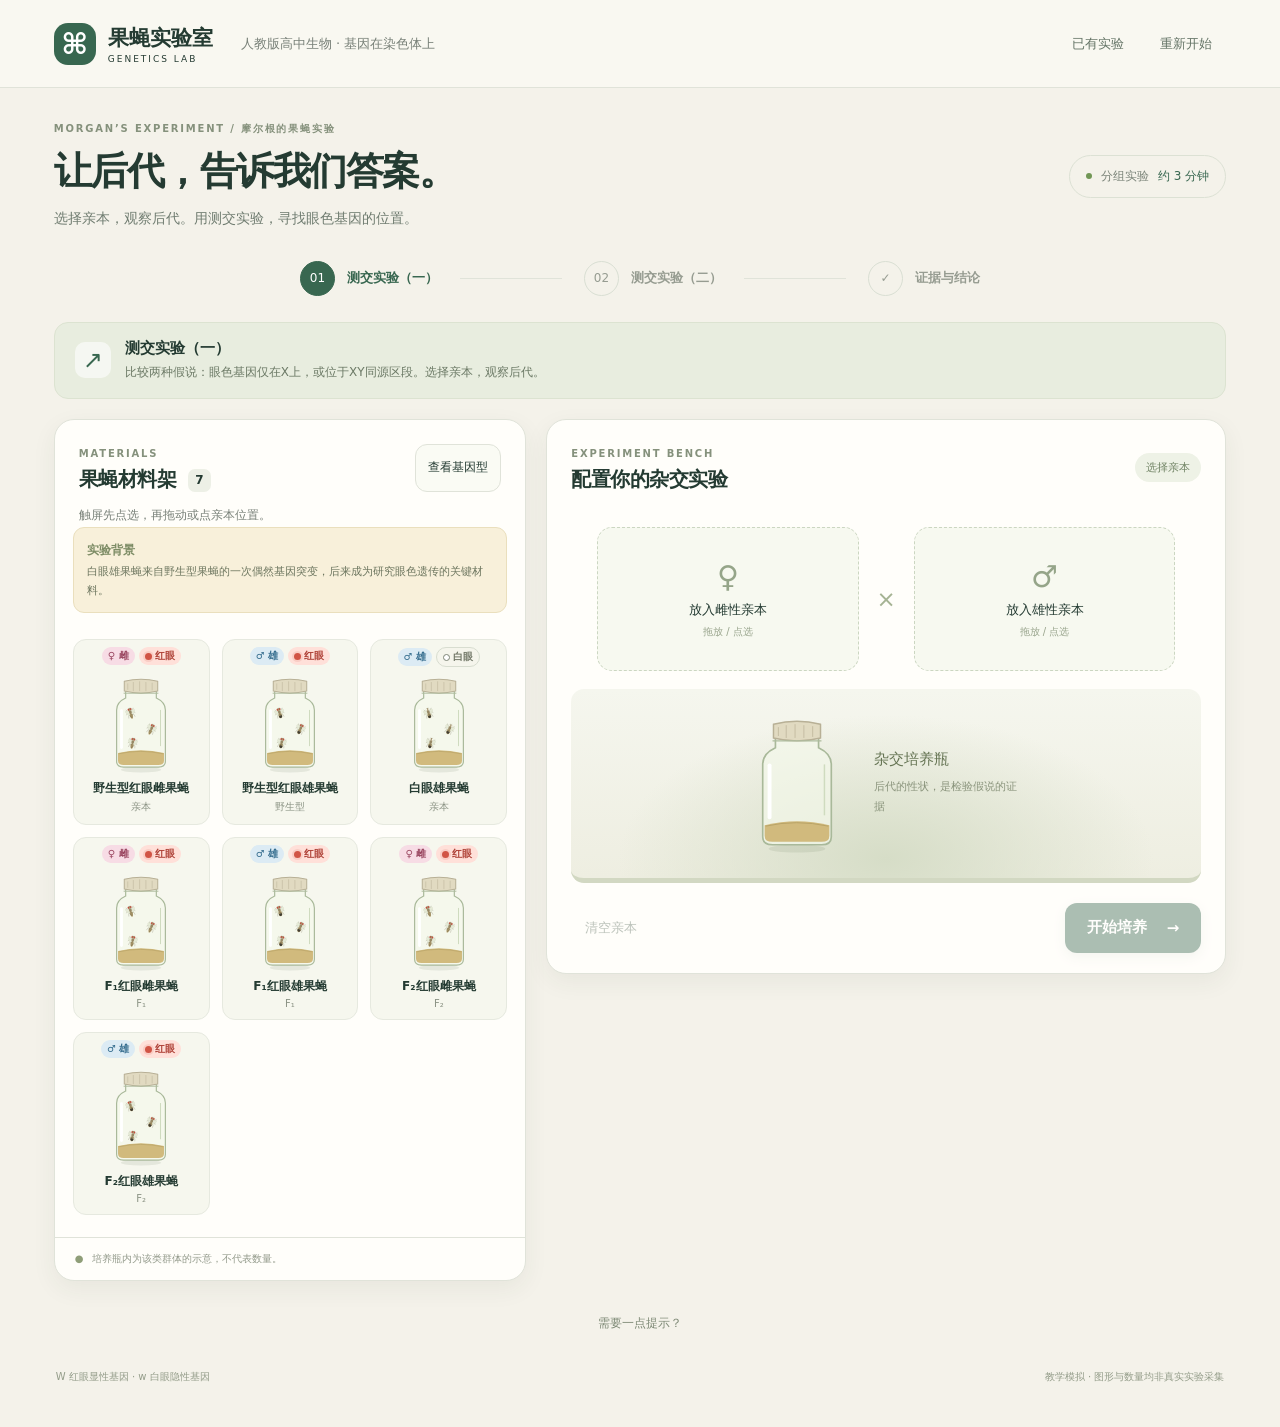
==== commit 64fc13ea: "同步最新果蝇测交实验页面" ====
--- a/fruit-fly/index.html
+++ b/fruit-fly/index.html
@@ -23,7 +23,7 @@
 </style>
   <style>
     .sample-badges,.specimen-badges{display:flex;gap:4px;align-items:center;justify-content:center;flex-wrap:wrap}.sample-badges{position:absolute;left:5px;right:5px;top:7px;z-index:3}.specimen-badges{width:100%;margin-bottom:3px}.sex-badge,.eye-badge{display:inline-flex;align-items:center;gap:3px;border-radius:999px;padding:4px 6px;font-size:10px;font-weight:700;line-height:1;white-space:nowrap}.sex-badge.female{background:#f7dce5;color:#9b4862}.sex-badge.male{background:#dcebf4;color:#356d8e}.eye-badge.red{background:#ffe0d9;color:#ae4036}.eye-badge.white{background:#f5f5ec;color:#707666;border:1px solid #d8ddd0}.eye-badge i{width:7px;height:7px;border-radius:50%;display:inline-block;background:#d15445;box-shadow:0 0 0 2px #d1544522}.eye-badge.white i{background:#fff;border:1px solid #7d8475;box-shadow:none}.material-card .bottle-art{margin-top:21px}.material-card .badge{z-index:4}.parent-slot .sample-badges{position:static;margin-bottom:5px}.specimen .fly-art{margin-top:0}.specimen-badges .sex-badge,.specimen-badges .eye-badge{font-size:9px;padding:4px 5px}
-    .context-note{margin:0 18px 4px;padding:12px 13px;border-radius:11px;background:#f8f0da;border:1px solid #eadfbd;color:#6d765f;font-size:11px;line-height:1.7}.context-note b{display:block;color:#7d8c65;font-size:12px;margin-bottom:3px}.bottom-help{text-align:center;margin-top:18px}.bottom-help .quiet{font-size:12px;color:#7d8975}
+    .context-note{margin:0 18px 4px;padding:12px 13px;border-radius:11px;background:#f8f0da;border:1px solid #eadfbd;color:#6d765f;font-size:11px;line-height:1.7}.context-note b{display:block;color:#7d8c65;font-size:12px;margin-bottom:3px}.bottom-help{text-align:center;margin-top:18px}.bottom-help .quiet{font-size:12px;color:#7d8975}.bottom-help .hint{max-width:720px;margin:10px auto 0;text-align:left}
     .diagram-art{margin:14px 0 2px;border:1px solid #dfe7d7;border-radius:14px;background:linear-gradient(145deg,#fbfdf6,#f0f5e9);overflow:hidden}.polished-diagram{display:block;width:100%;height:auto;min-height:220px}.polished-diagram text{font-family:"PingFang SC","Microsoft YaHei",sans-serif;font-size:15px;fill:#3d5540}.polished-diagram .diag-kicker{font-size:12px;letter-spacing:1px;fill:#809575}.polished-diagram .diag-parent{font-size:17px;font-weight:700}.polished-diagram .diag-label,.polished-diagram .diag-foot{font-size:12px;fill:#7f9277}.polished-diagram .diag-multiply{font-size:22px;fill:#8ba07f}.polished-diagram .diag-arrow{fill:none;stroke:#9aac91;stroke-width:2}.polished-diagram .diag-green{fill:#e1edd6;stroke:#b4cda4}.polished-diagram .diag-gold{fill:#f3ead0;stroke:#dbc688}.polished-diagram .diag-light{fill:#edf4e7;stroke:#cadcc1}.polished-diagram .diag-result{fill:#fffef8;stroke:#b8d0aa}.polished-diagram .diag-white{fill:#f7f7ef;stroke:#c9cec0}.hypothesis-card .prediction{margin-top:12px}
     .polished-diagram .diag-arrow{display:none}.polished-diagram .diag-crossing path,.polished-diagram .diag-grid-arrows path,.polished-diagram .diag-grid-line{fill:none;stroke:#91a986;stroke-width:1.7;opacity:.9}
     .reference-diagram{display:block;width:100%;max-height:220px;object-fit:contain;margin:14px 0;border-radius:9px;background:#fff;border:1px solid #e3e7dd}
@@ -39,12 +39,12 @@
   </header>
   <main>
     <section class="intro">
-      <div><div class="eyebrow">MORGAN’S EXPERIMENT / 摩尔根的果蝇实验</div><h1>让后代，告诉我们答案。</h1><p>选择亲本，观察后代。用两轮实验，寻找眼色基因的位置。</p></div>
+      <div><div class="eyebrow">MORGAN’S EXPERIMENT / 摩尔根的果蝇实验</div><h1>让后代，告诉我们答案。</h1><p>选择亲本，观察后代。用测交实验，寻找眼色基因的位置。</p></div>
       <div class="session"><span class="live-dot"></span>分组实验 <b>约 3 分钟</b></div>
     </section>
     <nav class="round-nav" aria-label="实验进度"><div id="round-one" class="round active"><span>01</span><div>测交实验（一）</div></div><div class="round-line"></div><div id="round-two" class="round"><span>02</span><div>测交实验（二）</div></div><div class="round-line"></div><div id="round-three" class="round"><span>✓</span><div>证据与结论</div></div></nav>
     <section class="task-bar"><span class="task-icon">↗</span><div><strong id="task-title"></strong><p id="task-description"></p></div></section>
-    <div id="hint" class="hint" hidden></div>
+    
     <div class="workspace">
       <aside class="panel material-panel"><div class="panel-heading"><div><span class="eyebrow">MATERIALS</span><h2>果蝇材料架 <span id="material-count" class="count">7</span></h2></div><button id="genotype-button" class="small-button" aria-expanded="false">查看基因型</button></div><p class="panel-note">触屏先点选，再拖动或点亲本位置。</p><div class="context-note"><b>实验背景</b><span>白眼雄果蝇来自野生型果蝇的一次偶然基因突变，后来成为研究眼色遗传的关键材料。</span></div><div id="materials" class="materials"></div><div id="material-detail" class="material-detail" hidden></div><div class="shelf-note"><span>●</span> 培养瓶内为该类群体的示意，不代表数量。</div></aside>
       <section class="panel bench-panel"><div class="panel-heading"><div><span class="eyebrow">EXPERIMENT BENCH</span><h2 id="bench-title">配置你的杂交实验</h2></div><span id="step-chip" class="chip">选择亲本</span></div>
@@ -59,7 +59,7 @@
     <section id="hypothesis-section" class="panel hypothesis-section" hidden><div class="panel-heading"><div><span class="eyebrow">PREDICTION & EVIDENCE</span><h2>相同的实验，两种不同的解释</h2></div><button id="close-diagram" class="quiet">收起图解</button></div><p class="panel-note">根据本轮实验材料，对照两种假说的遗传图解、预测与实际观察。</p><div id="hypotheses" class="hypotheses"></div></section>
     <section id="conclusion" class="panel conclusion" hidden></section>
     <section id="records" class="panel records" hidden><div class="panel-heading"><div><span class="eyebrow">LAB NOTEBOOK</span><h2>小组实验记录</h2></div></div><div id="record-content"></div></section>
-    <div class="bottom-help"><button id="hint-button" class="quiet">需要一点提示？</button></div><footer><span>W 红眼显性基因 · w 白眼隐性基因</span><span>教学模拟 · 图形与数量均非真实实验采集</span></footer>
+    <div class="bottom-help"><button id="hint-button" class="quiet">需要一点提示？</button><div id="hint" class="hint" hidden></div></div><footer><span>W 红眼显性基因 · w 白眼隐性基因</span><span>教学模拟 · 图形与数量均非真实实验采集</span></footer>
   </main>
   <div id="toast" role="status" aria-live="polite"></div>
   <dialog id="history-dialog"><div class="dialog-heading"><div><span class="eyebrow">BEFORE WE BEGIN</span><h2>摩尔根观察到了什么？</h2></div><button id="close-history" class="quiet">关闭 ✕</button></div><p>纯合红眼雌果蝇与白眼雄果蝇杂交，F₁全为红眼；F₁雌雄交配后，F₂红眼与白眼约为3∶1，白眼均为雄性。</p><div class="historical-chart"><div><b>P</b><span>纯合红眼 ♀</span><i>×</i><span>白眼 ♂</span></div><div class="chart-arrow">↓</div><div><b>F₁</b><span>红眼 ♀、♂</span></div><div class="chart-arrow">↓ <small>F₁雌雄交配</small></div><div><b>F₂</b><span>红眼 ♀、♂</span><i>∶</i><span>白眼 ♂</span></div><div class="chart-ratio">3 ∶ 1</div></div><div class="instruction-box">红白比例符合分离规律，但为什么白眼与性别有关？两种关于眼色基因位置的假说，都可能解释这个现象。</div><p class="panel-note">依据提供的课堂图谱重绘。3∶1为理论比例，有限样本的观察比例会有偏差。</p></dialog>
@@ -103,10 +103,10 @@
   { id: 'p-female', name: '野生型红眼雌果蝇', source: '亲本', sex: 'female', eye: 'red', x: 'XᵂXᵂ', xy: 'XᵂXᵂ' },
   { id: 'wild-male', name: '野生型红眼雄果蝇', source: '野生型', sex: 'male', eye: 'red', x: 'XᵂY', xy: 'XᵂYᵂ' },
   { id: 'p-male', name: '白眼雄果蝇', source: '亲本', sex: 'male', eye: 'white', x: 'XʷY', xy: 'XʷYʷ' },
-  { id: 'f1-female', name: 'F1红眼雌果蝇', source: 'F1', sex: 'female', eye: 'red', x: 'XᵂXʷ', xy: 'XᵂXʷ' },
-  { id: 'f1-male', name: 'F1红眼雄果蝇', source: 'F1', sex: 'male', eye: 'red', x: 'XᵂY', xy: 'XᵂYʷ' },
-  { id: 'f2-female', name: 'F2红眼雌果蝇', source: 'F2', sex: 'female', eye: 'red', x: 'XᵂXᵂ / XᵂXʷ', xy: 'XᵂXᵂ / XᵂXʷ' },
-  { id: 'f2-male', name: 'F2红眼雄果蝇', source: 'F2', sex: 'male', eye: 'red', x: 'XᵂY', xy: 'XᵂYʷ' }
+  { id: 'f1-female', name: 'F₁红眼雌果蝇', source: 'F₁', sex: 'female', eye: 'red', x: 'XᵂXʷ', xy: 'XᵂXʷ' },
+  { id: 'f1-male', name: 'F₁红眼雄果蝇', source: 'F₁', sex: 'male', eye: 'red', x: 'XᵂY', xy: 'XᵂYʷ' },
+  { id: 'f2-female', name: 'F₂红眼雌果蝇', source: 'F₂', sex: 'female', eye: 'red', x: 'XᵂXᵂ / XᵂXʷ', xy: 'XᵂXᵂ / XᵂXʷ' },
+  { id: 'f2-male', name: 'F₂红眼雄果蝇', source: 'F₂', sex: 'male', eye: 'red', x: 'XᵂY', xy: 'XᵂYʷ' }
 ];
 const unlockedMaterials = [
   { id: 'offspring-wf', name: '白眼雌果蝇', source: '测交实验（二）材料', sex: 'female', eye: 'white', x: 'XʷXʷ', xy: 'XʷXʷ', new: true },
@@ -172,7 +172,8 @@
   $('material-detail').hidden = !state.showGenotypes;
   if (state.showGenotypes) {
     const m = materialById(state.selectedMaterial) || materialById(state.female) || materials()[0];
-    $('material-detail').innerHTML = `<b>${m.source} · ${m.name}</b><div>假说二 · 仅X：${m.x}</div><div>假说三 · XY同源区段：${m.xy}</div><div>${m.id === 'wild-male' ? '“纯合”指假说三下为XᵂYᵂ；假说二下雄性仅有一份眼色基因，不称纯合。' : m.id === 'f2-female' ? '该瓶含两种红眼基因型，不能将整瓶视为同一基因型。' : '基因型是按各自假说推演的写法，不是对基因位置的预先确认。'}</div>`;
+    $('material-detail').innerHTML = `<b>${m.source} · ${m.name}</b><div>假说二 · 仅X：${m.x}</div><div>假说三 · XY同源区段：${m.xy}</div><div>${m.id === 'wild-male' ? '“纯合”指假说三下为XᵂYᵂ；假说二下雄性仅有一份眼色基因，不称纯合。' : m.id === 'f2-female' ? '该瓶含两种红眼基因型，不能将整瓶视为同一基因型。' : ''}</div>`;
+    $('genotype-button').closest('.panel-heading').after($('material-detail'));
   }
 }
 function fillSlot(sex) {
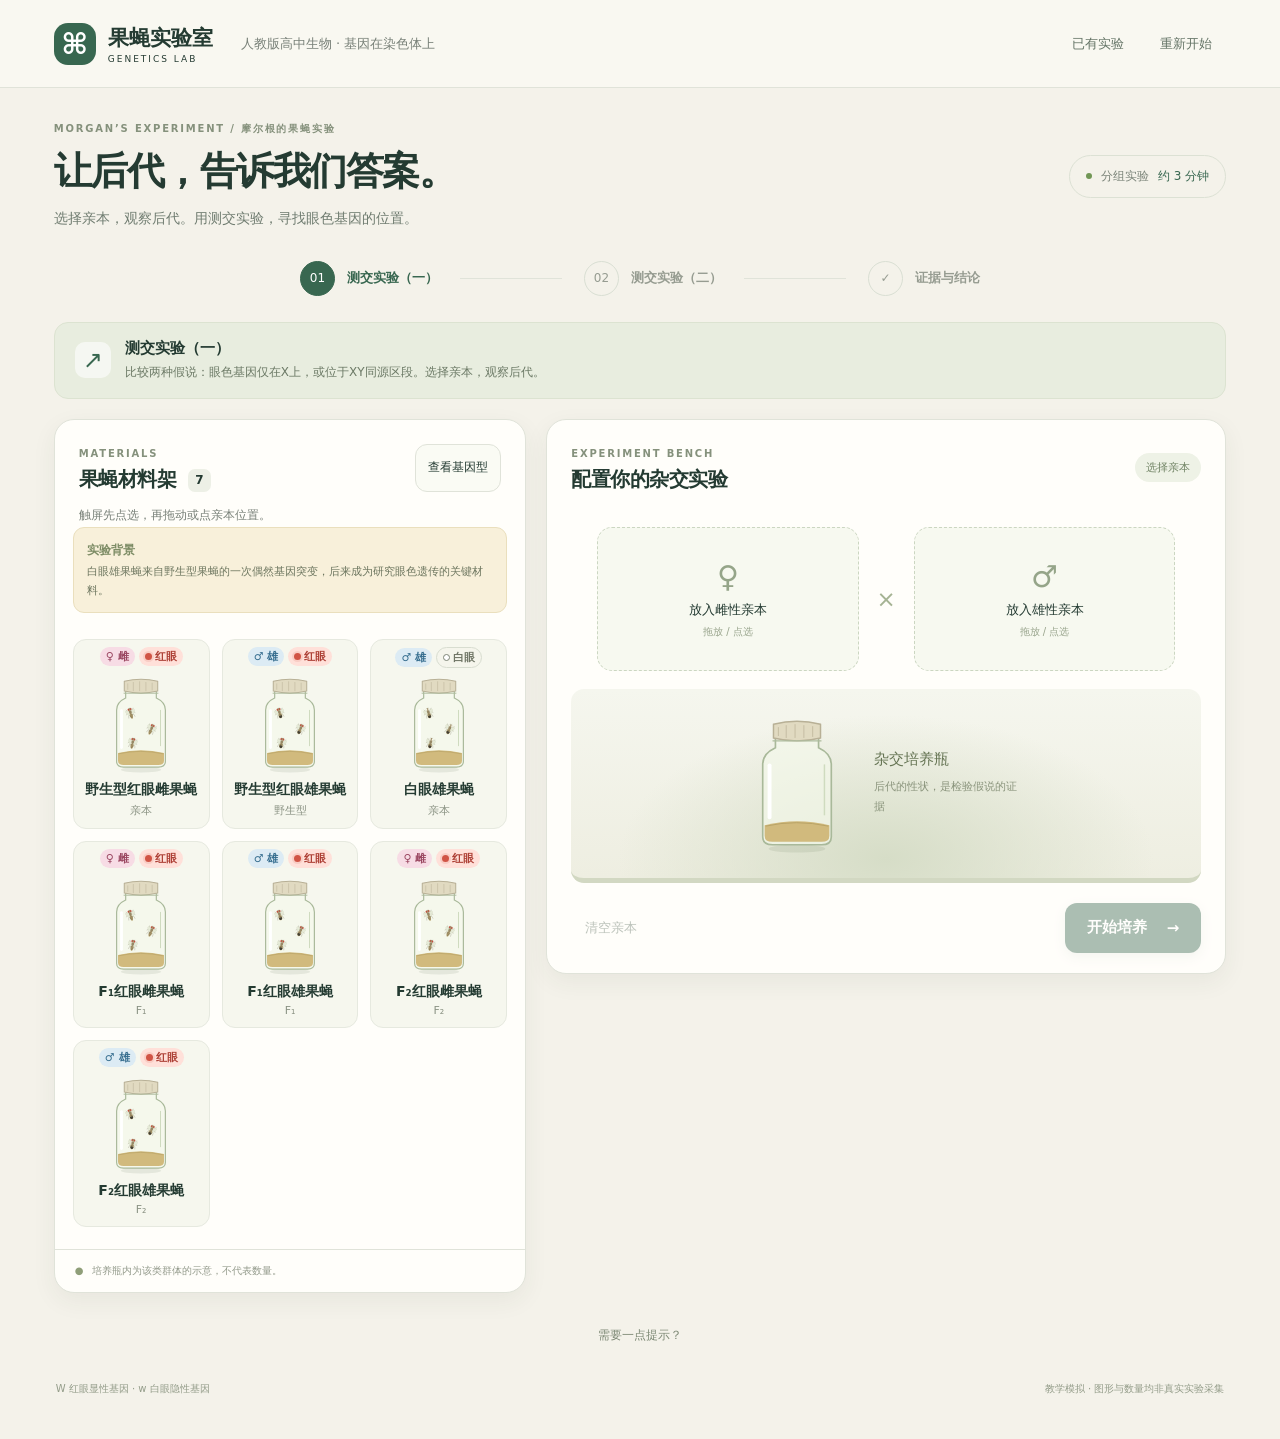
==== commit dc59323d: "放大果蝇实验关键文字" ====
--- a/fruit-fly/index.html
+++ b/fruit-fly/index.html
@@ -19,6 +19,30 @@
 @media(orientation:portrait) and (min-width:761px) and (max-width:1100px){.workspace{grid-template-columns:1fr}.materials{grid-template-columns:repeat(3,minmax(0,1fr))}.material-card{min-height:160px}.material-card .bottle-art{height:95px;width:66px}}
 @media(max-width:520px){.specimen .fly-art{width:100%;max-width:60px}}
 @media(prefers-reduced-motion:reduce){.playing *{animation:none!important}}
+
+/* 课堂投屏可读性：放大样本名称、属性标签、结果图表与结论等关键信息。 */
+.material-card .material-name{font-size:14px;line-height:1.45;font-weight:650}
+.material-card .material-source{font-size:11px}
+.sample-badges .sex-badge,.sample-badges .eye-badge{font-size:11px}
+.specimen-badges .sex-badge,.specimen-badges .eye-badge{font-size:10px}
+.category-bin{font-size:13px}
+.category-bin .bin-count{font-size:11px}
+.result-heading h3{font-size:21px}
+.result-heading span{font-size:11px}
+.bar-number{font-size:18px}
+.bar-label{font-size:13px;font-weight:600}
+.result-meta{font-size:12px}
+.result-callout{font-size:14px}
+.conclusion h2{font-size:28px;line-height:1.5}
+.conclusion p{font-size:15px}
+
+@media(max-width:520px){
+  .material-card .material-name{font-size:13px}
+  .bar-label{font-size:12px}
+  .result-heading h3{font-size:20px}
+  .conclusion h2{font-size:24px}
+  .conclusion p{font-size:13px}
+}
 
 </style>
   <style>
@@ -161,7 +185,7 @@
 function renderTask() {
   const first = state.round === 1;
   $('task-title').textContent = state.complete ? '从观察出发，形成结论' : first ? '测交实验（一）' : '测交实验（二）';
-  $('task-description').textContent = state.complete ? '回看两轮证据：为什么第一轮无法区分，而第二轮可以？' : first ? '比较两种假说：眼色基因仅在X上，或位于XY同源区段。选择亲本，观察后代。' : '选择白眼雌果蝇与野生型红眼雄果蝇，完成关键验证。';
+  $('task-description').textContent = state.complete ? '回看两轮证据：为什么第一轮无法区分，而第二轮可以？' : first ? '比较两种假说：眼色基因仅在X上，或位于XY同源区段。选择亲本，观察后代。' : '继续比较两种假说，观察这一轮亲本组合产生的后代。';
   $('hint-button').hidden = state.complete;
 }
 function renderMaterials() {
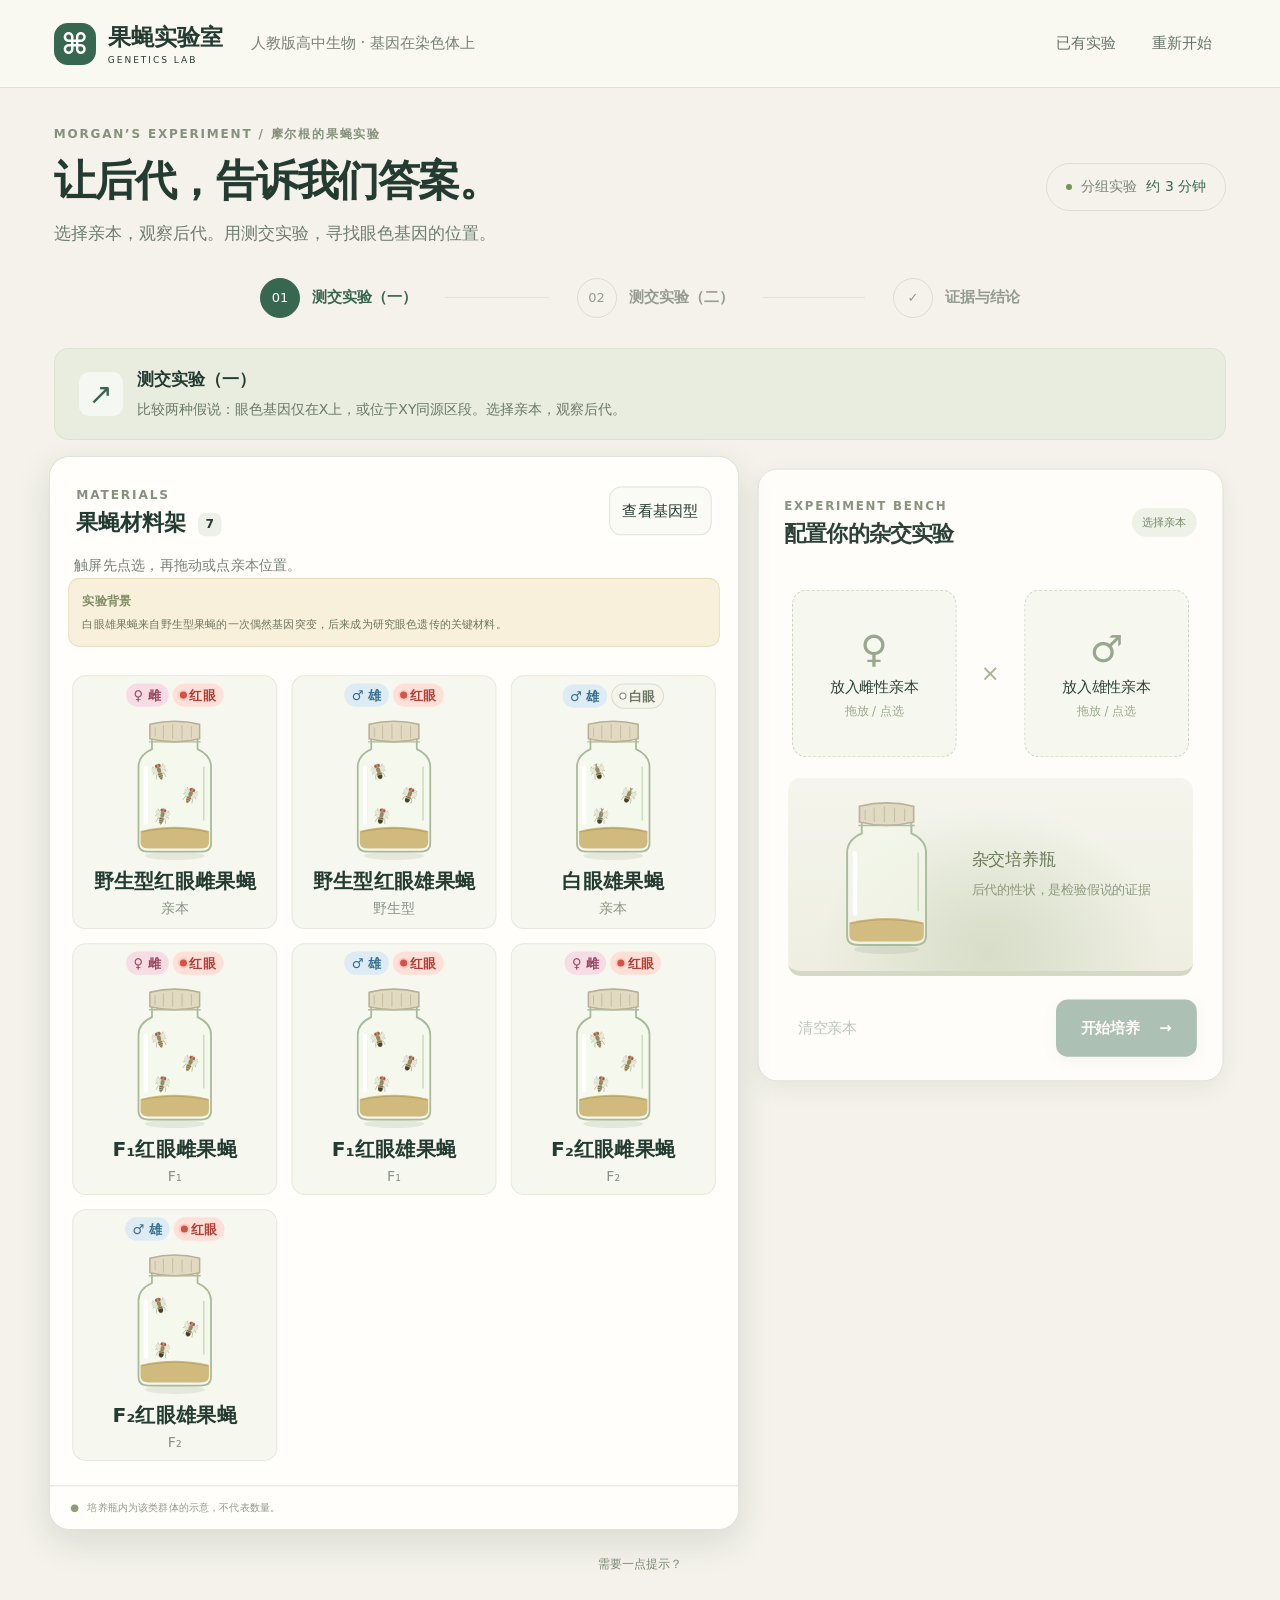
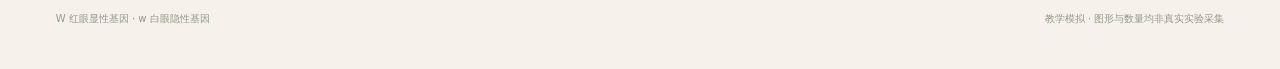
==== commit a0685cd7: "放大课堂操作与结果说明" ====
--- a/fruit-fly/index.html
+++ b/fruit-fly/index.html
@@ -42,6 +42,81 @@
   .result-heading h3{font-size:20px}
   .conclusion h2{font-size:24px}
   .conclusion p{font-size:13px}
+}
+
+/* 课堂投屏阅读模式：大屏下放大关键文字、标签和结果。 */
+@media(min-width:900px){
+  main{max-width:1500px;padding-top:38px}
+  .brand{font-size:23px}.course{font-size:15px}.intro h1{font-size:42px}.intro p{font-size:17px}
+  .session{font-size:14px;padding:14px 19px}
+  .round-nav{max-width:760px;margin-bottom:30px}.round>span{width:46px;height:46px;font-size:15px}.round div{font-size:17px}.round-line{margin-left:28px;margin-right:28px}
+  .task-bar{padding:22px 28px;margin-bottom:24px}.task-icon{width:44px;height:44px;font-size:29px}.task-bar strong{font-size:20px}.task-bar p{font-size:16px;margin-top:7px}
+  .panel-heading{padding:30px 30px 17px}.panel-heading h2{font-size:25px}.eyebrow{font-size:12px}.panel-note{font-size:16px}.context-note{font-size:15px;padding:16px 18px}.context-note b{font-size:16px}
+  .materials{gap:14px;padding:24px 22px}.material-card{min-height:215px;padding-top:18px}.material-card .bottle-art{width:78px;height:112px}.material-card .material-name{font-size:16px!important}.material-card .material-source{font-size:13px}.sample-badges .sex-badge,.sample-badges .eye-badge{font-size:12px!important;padding:5px 7px}
+  .bench-surface{min-height:225px;margin-left:30px;margin-right:30px}.bench-surface .bottle-art{width:116px;height:166px}.bench-caption{font-size:20px}.bench-caption small{font-size:15px;max-width:210px}
+  .cross-area{padding:28px 34px 15px;gap:25px}.parent-slot{min-height:170px}.slot-sex{font-size:38px}.slot-label{font-size:18px}.parent-slot small{font-size:14px}.bench-actions{padding:28px 30px}.primary,.secondary{font-size:17px;min-height:58px;padding:14px 25px}.quiet,.small-button{font-size:15px}
+  .result-heading{padding:24px 30px 8px}.result-heading h3{font-size:27px}.result-heading span{font-size:14px}.result-chart{gap:18px;padding:18px 34px 25px}.bar-track{height:190px}.bar-number{font-size:23px}.bar-label{font-size:16px}.result-meta{font-size:15px;padding-left:30px;padding-right:30px}.result-callout{font-size:17px;margin-left:30px;margin-right:30px;padding:19px 22px}
+  .hypotheses{gap:24px;padding:24px 30px 0}.hypothesis-card{padding:24px}.hypothesis-title{font-size:19px}.hypothesis-title span{font-size:14px}.hypothesis-card p,.prediction{font-size:15px}.prediction{padding:14px}.conclusion{padding:36px}.conclusion h2{font-size:34px}.conclusion p{font-size:18px}.record-card{font-size:15px}
+}
+
+/* 阶段聚焦：让当前需要操作的面板获得更多空间和更大的视觉层级。 */
+@media(min-width:900px){
+  .workspace{transition:grid-template-columns .35s ease}
+  .material-panel,.bench-panel{transition:transform .35s ease,box-shadow .35s ease}
+  body[data-phase="select"] .workspace{grid-template-columns:minmax(520px,1.18fr) minmax(420px,.82fr)}
+  body[data-phase="select"] .material-panel{transform:scale(1.015);box-shadow:0 12px 34px #283f3220;z-index:1}
+  body[data-phase="select"] .material-card{min-height:238px}
+  body[data-phase="select"] .material-card .bottle-art{width:92px;height:132px}
+  body[data-phase="select"] .material-card .material-name{font-size:18px!important}
+  body[data-phase="select"] .material-card .material-source{font-size:14px}
+  body[data-phase="select"] .sample-badges .sex-badge,body[data-phase="select"] .sample-badges .eye-badge{font-size:13px!important}
+  body[data-phase="select"] .bench-panel{transform:scale(.985);opacity:.96}
+  body[data-phase="select"] .bench-panel .bench-surface{min-height:190px}
+  body[data-phase="culture"] .workspace,body[data-phase="parents"] .workspace,body[data-phase="inspection"] .workspace,body[data-phase="result"] .workspace{grid-template-columns:minmax(360px,.72fr) minmax(560px,1.28fr)}
+  body[data-phase="culture"] .bench-panel,body[data-phase="parents"] .bench-panel,body[data-phase="inspection"] .bench-panel,body[data-phase="result"] .bench-panel{transform:scale(1.015);box-shadow:0 12px 34px #283f3220;z-index:1}
+  body[data-phase="culture"] .culture-stage .bottle-art{width:150px;height:215px}
+  body[data-phase="culture"] .culture-stage h3{font-size:24px}
+  body[data-phase="culture"] .culture-stage p{font-size:15px}
+  body[data-phase="culture"] .life-cycle span{font-size:15px;padding:12px 16px}
+  body[data-phase="parents"] .transfer-stage .bottle-art{width:140px;height:200px}
+  body[data-phase="parents"] .instruction-box{font-size:16px}
+  body[data-phase="inspection"] .inspection-stage{padding-top:78px;padding-bottom:90px}
+  body[data-phase="inspection"] .magnifier{font-size:92px}
+  body[data-phase="inspection"] .inspection-stage h3{font-size:24px}
+}
+
+/* 课堂投屏模式：优先保证后排学生能读到阶段、任务和操作提示。 */
+@media(min-width:761px){
+  :root{font-size:16px}
+  .round>span{width:40px;height:40px;font-size:13px}
+  .round div{font-size:15px}
+  .task-bar{padding:19px 24px}
+  .task-bar strong{font-size:17px}
+  .task-bar p{font-size:14px}
+  .panel-heading{padding:26px 26px 14px}
+  .panel-heading h2{font-size:22px}
+  .panel-note{font-size:14px}
+  .context-note{font-size:13px}
+  .context-note b{font-size:14px}
+  .material-card{min-height:186px;padding-top:14px}
+  .bench-caption{font-size:17px}
+  .bench-caption small{font-size:13px}
+  .slot-label{font-size:15px}
+  .parent-slot small{font-size:12px}
+  .bench-actions{padding:24px 26px}
+  .primary,.secondary{font-size:15px}
+  .result-callout{font-size:15px;padding:17px 19px}
+  .result-meta{font-size:13px}
+}
+
+/* 投影端关键说明再放大，避免统计信息和操作结论在后排变成辅助小字。 */
+@media(min-width:900px){
+  .result-meta{font-size:17px;line-height:1.9}
+  .result-callout{font-size:19px;line-height:1.9}
+  body[data-phase="parents"] .instruction-box{font-size:19px;line-height:1.9}
+  body[data-phase="parents"] .instruction-box p{font-size:16px}
+  body[data-phase="select"] .material-card .bottle-art{width:104px;height:148px}
+  body[data-phase="select"] .material-card .material-name{font-size:20px!important;line-height:1.45}
 }
 
 </style>
@@ -169,6 +244,7 @@
   render();
 }
 function render() {
+  document.body.dataset.phase = state.phase;
   renderTask();
   renderMaterials();
   renderBench();
